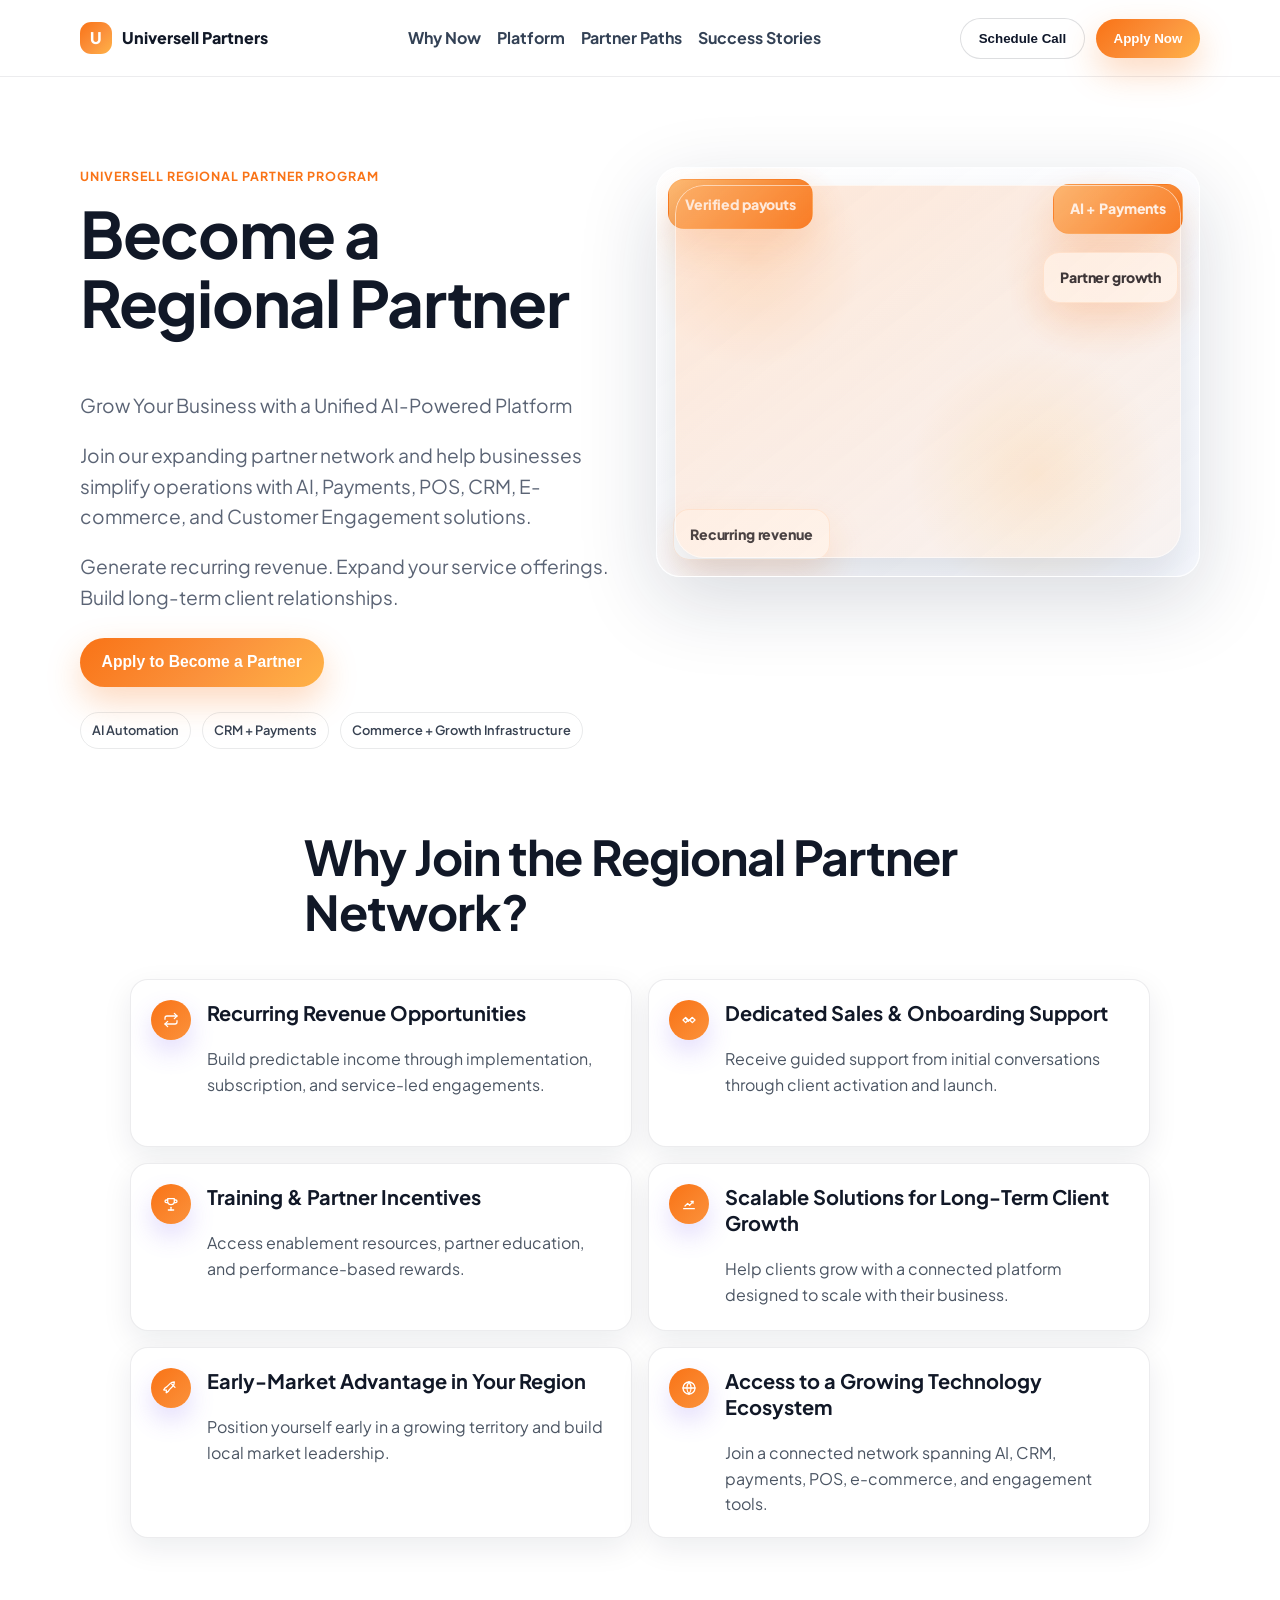
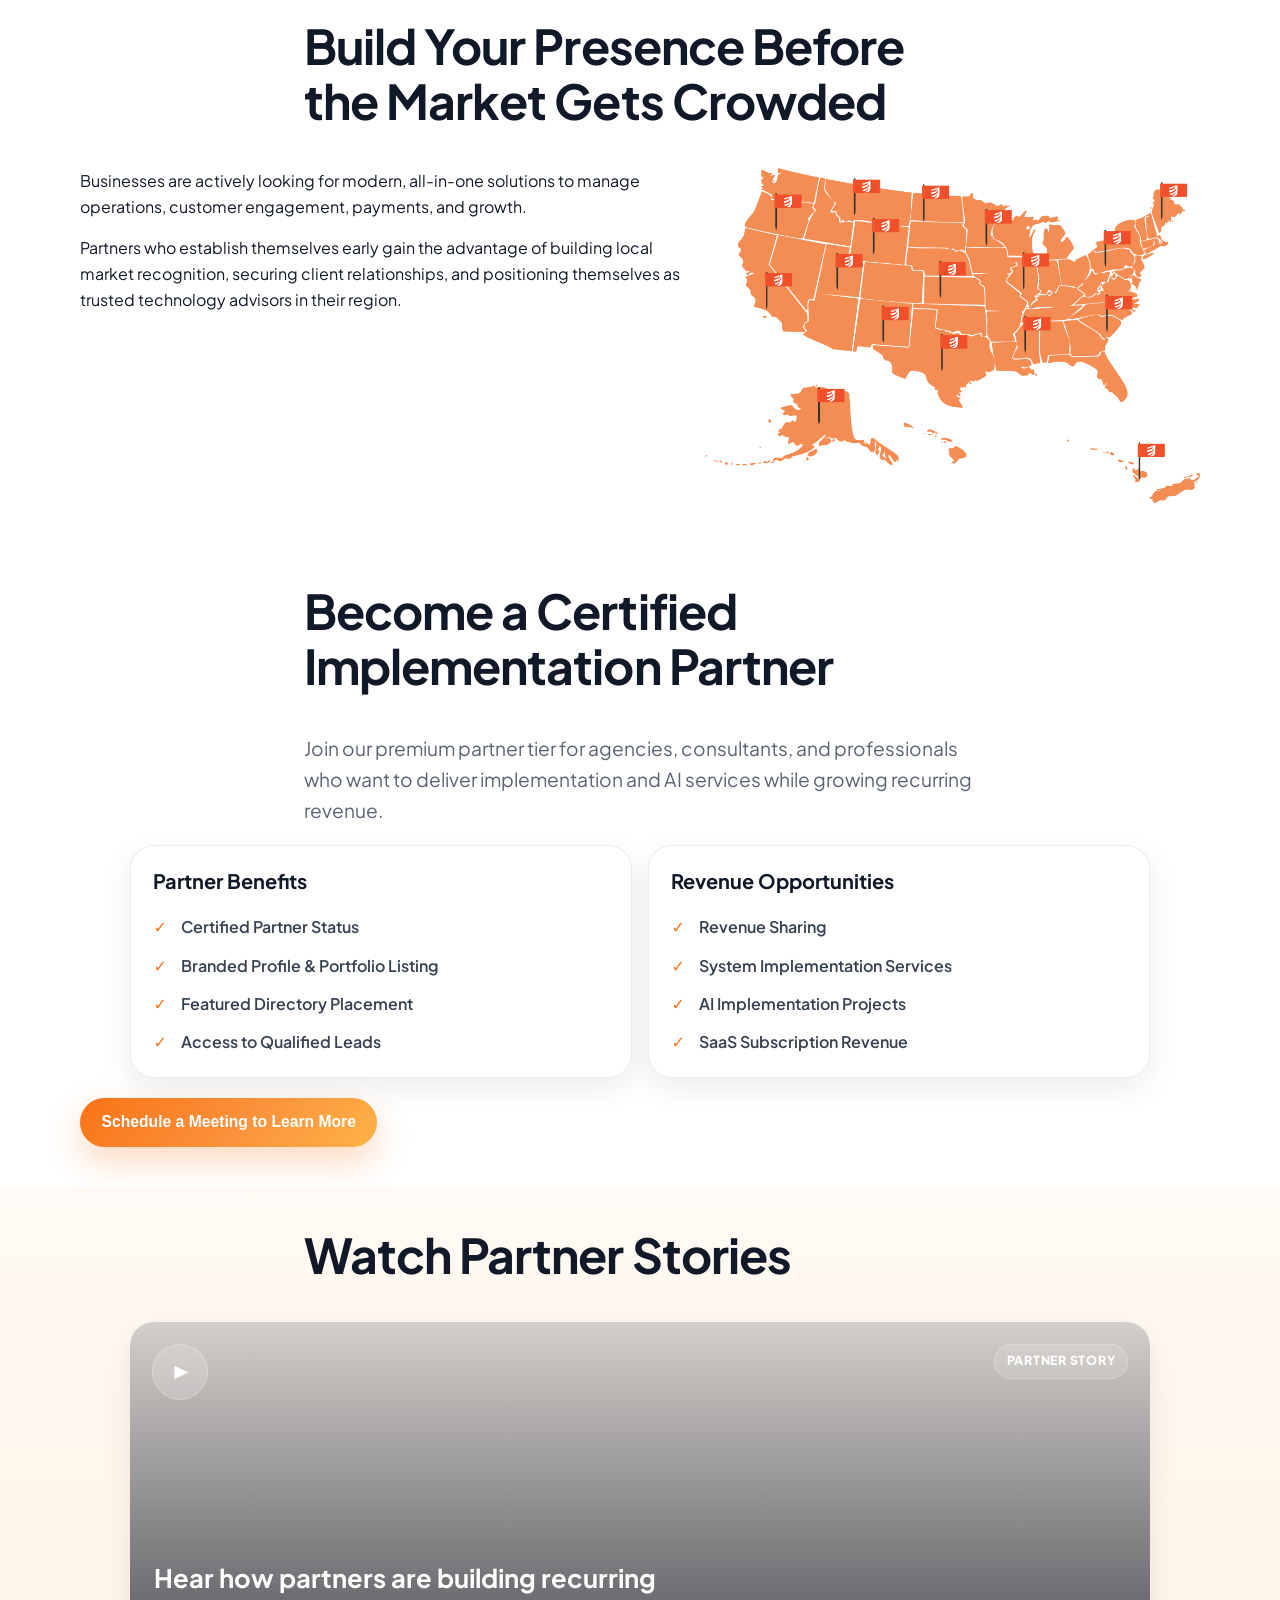
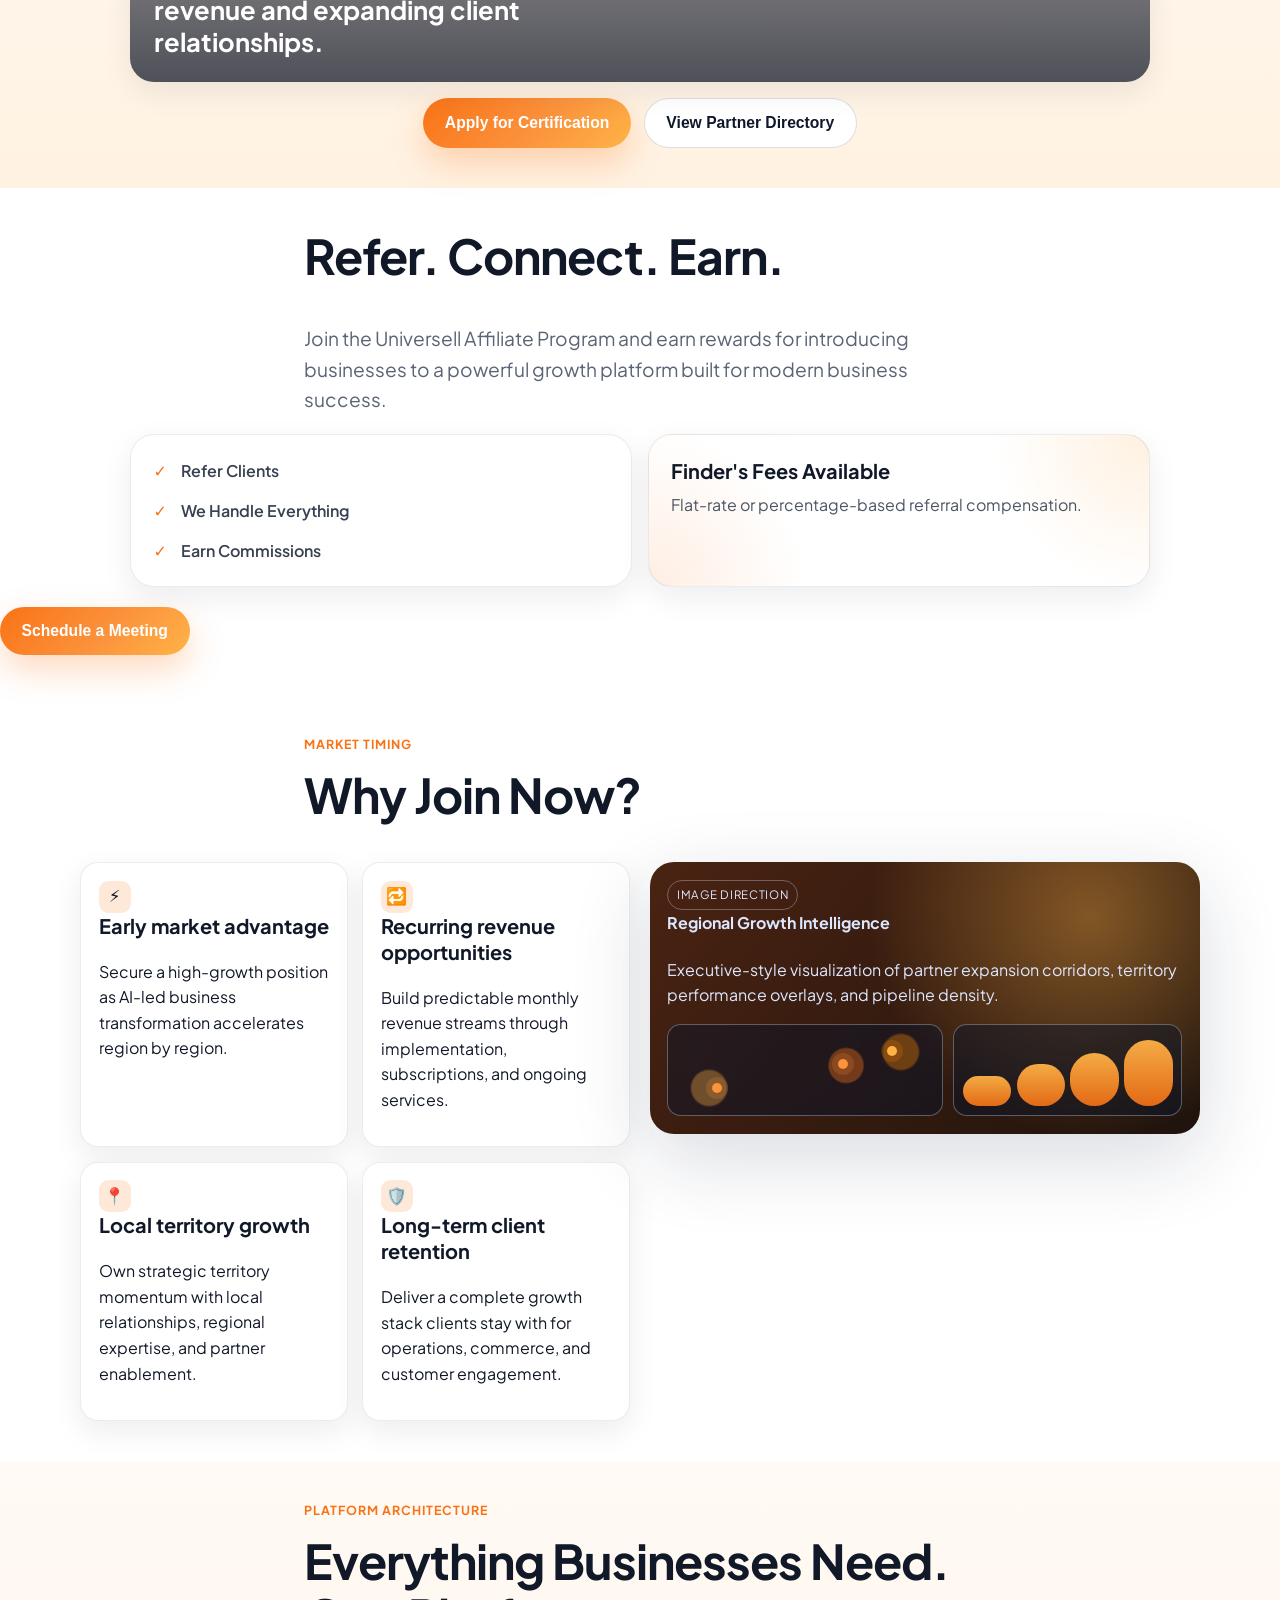
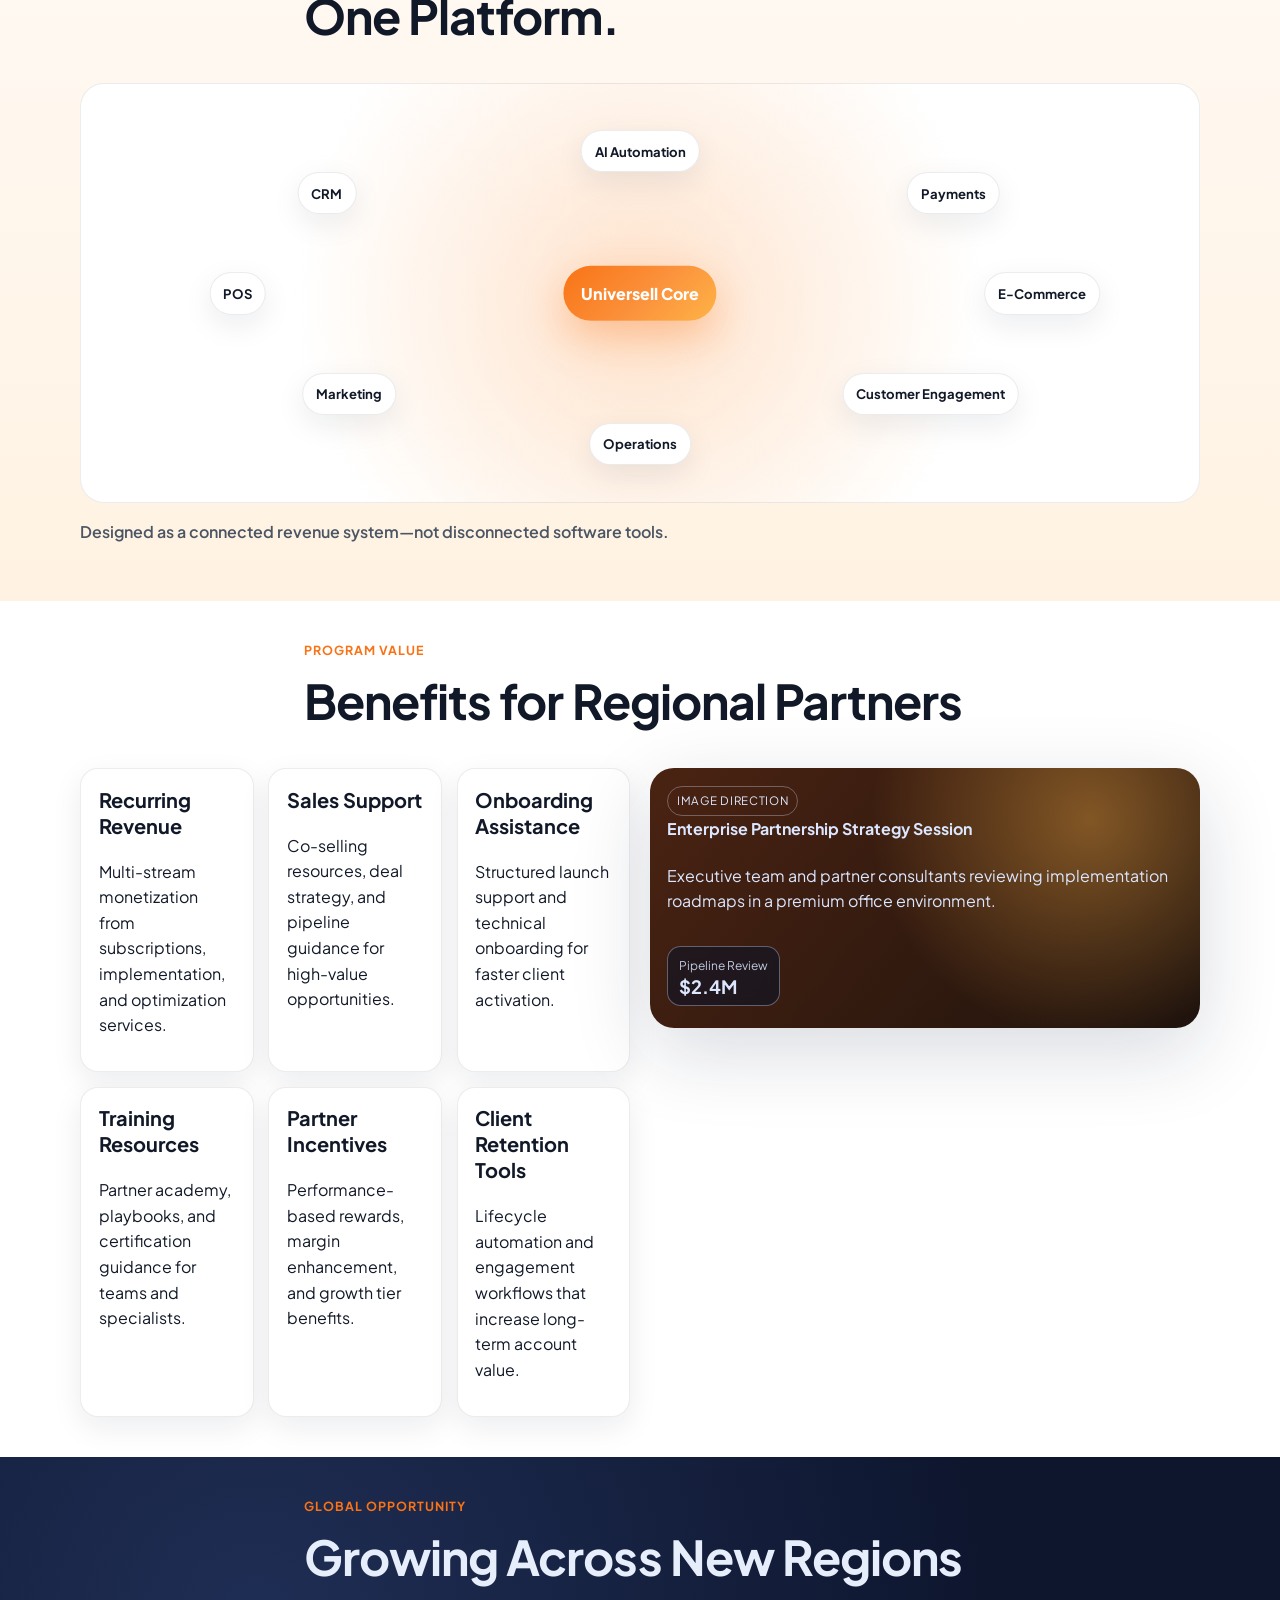
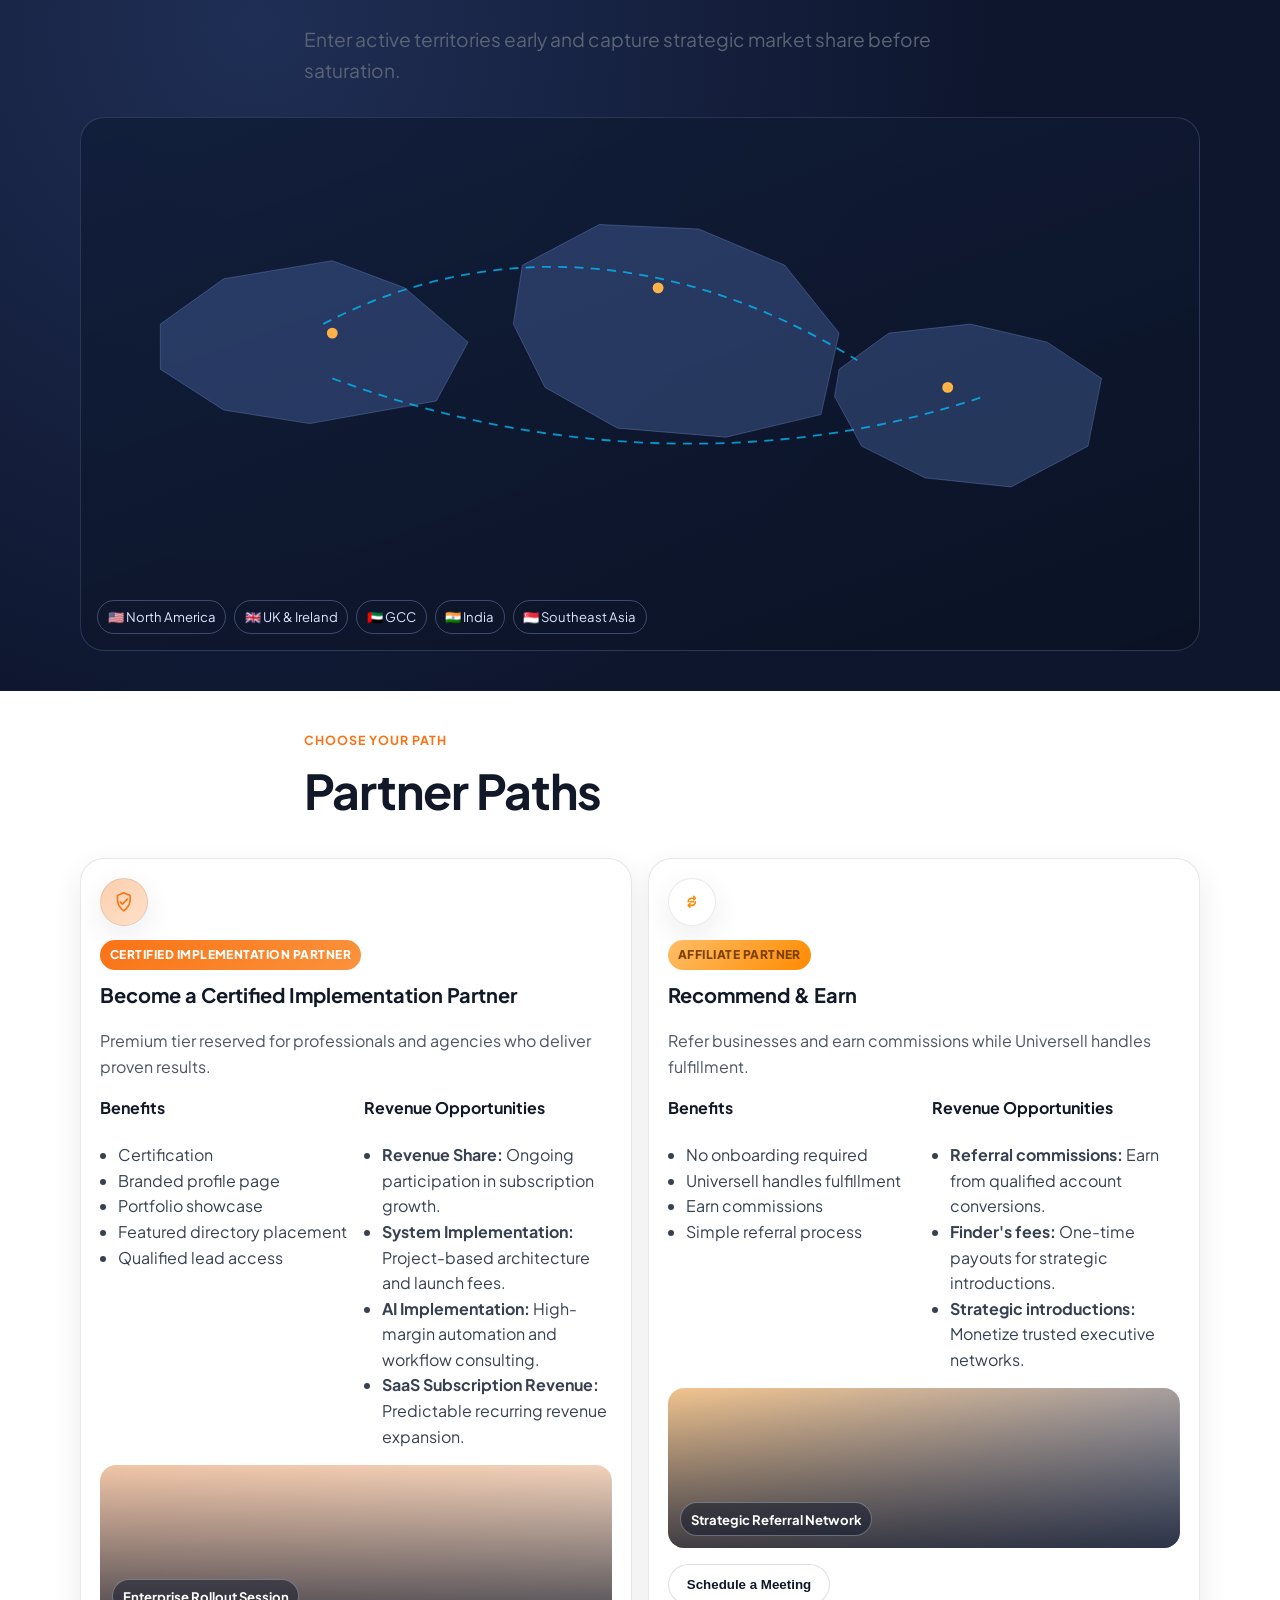
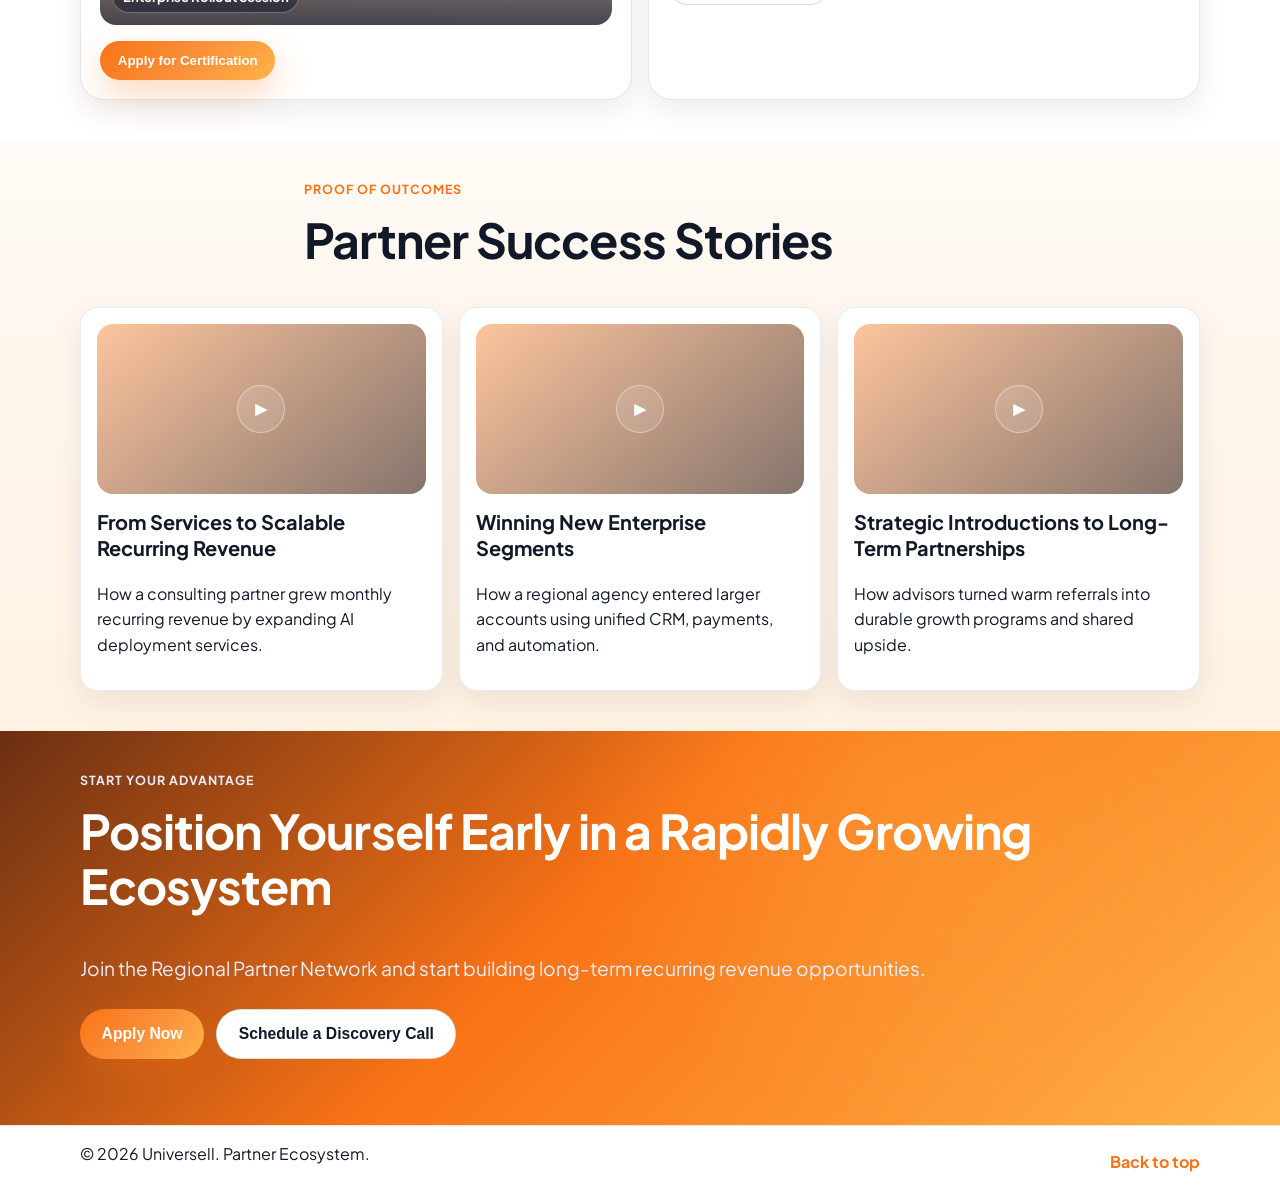
==== index.html @ 24c88f03 "Initial commit - Universell Partner Landing Page" ====
<!DOCTYPE html>
<html lang="en">
  <head>
    <meta charset="UTF-8" />
    <meta name="viewport" content="width=device-width, initial-scale=1.0" />
    <title>Universell Partner Program</title>
    <meta
      name="description"
      content="Join Universell's Regional Partner Network and build recurring revenue through AI-powered growth technology."
    />
    <link rel="preconnect" href="https://fonts.googleapis.com" />
    <link rel="preconnect" href="https://fonts.gstatic.com" crossorigin />
    <link
      href="https://fonts.googleapis.com/css2?family=Plus+Jakarta+Sans:wght@400;500;600;700;800&display=swap"
      rel="stylesheet"
    />
    <link rel="stylesheet" href="styles.css" />
  </head>
  <body>
    <a class="skip-link" href="#main">Skip to content</a>

    <header class="site-header" id="top">
      <div class="container nav-wrap">
        <a class="brand" href="#top" aria-label="Universell home">
          <span class="brand-mark" aria-hidden="true">U</span>
          <span>Universell Partners</span>
        </a>
        <nav class="main-nav" aria-label="Primary">
          <a href="#why-now">Why Now</a>
          <a href="#ecosystem">Platform</a>
          <a href="#paths">Partner Paths</a>
          <a href="#stories">Success Stories</a>
        </nav>
        <div class="nav-cta">
          <button class="btn btn-secondary" data-open-modal="discovery">Schedule Call</button>
          <button class="btn btn-primary" data-open-modal="apply">Apply Now</button>
        </div>
      </div>
    </header>

    <main id="main">
      <section class="hero section" id="hero">
        <div class="container hero-grid">
          <div class="hero-copy">
            <p class="eyebrow">Universell Regional Partner Program</p>
            <h1>Become a Regional Partner</h1>
            <p class="lead">
              Grow Your Business with a Unified AI-Powered Platform
            </p>
            <p class="lead">
              Join our expanding partner network and help businesses simplify operations with AI, Payments, POS, CRM, E-commerce, and Customer Engagement solutions.
            </p>
            <p class="lead">
              Generate recurring revenue. Expand your service offerings. Build long-term client relationships.
            </p>
            <div class="hero-actions">
              <button class="btn btn-primary btn-lg" data-open-modal="apply">Apply to Become a Partner</button>
            </div>
            <div class="trust-strip" aria-label="Trust indicators">
              <span>AI Automation</span>
              <span>CRM + Payments</span>
              <span>Commerce + Growth Infrastructure</span>
            </div>
          </div>

          <div class="hero-visual card-glass hero-fintech-shell" role="img" aria-label="Professional partner growth image with payments and orange gradient badges">
            <div class="hero-fintech" aria-hidden="true">
              <div class="hero-pill pill-top-left">Verified payouts</div>
              <div class="hero-pill pill-top-right">AI + Payments</div>
              <div class="hero-pill pill-mid-right">Partner growth</div>
              <div class="hero-pill pill-bottom-left">Recurring revenue</div>
              <div class="hero-image-frame"></div>
            </div>
          </div>
        </div>
      </section>

      <section class="section" id="why-join">
        <div class="container">
          <div class="section-head center">
            <h2>Why Join the Regional Partner Network?</h2>
          </div>
          <div class="vertical-card-list">
            <article class="stack-card">
              <div class="stack-icon" aria-hidden="true">
                <svg viewBox="0 0 24 24" role="presentation" aria-hidden="true">
                  <path d="M17 2l4 4-4 4" />
                  <path d="M3 11V9a3 3 0 0 1 3-3h15" />
                  <path d="M7 22l-4-4 4-4" />
                  <path d="M21 13v2a3 3 0 0 1-3 3H3" />
                </svg>
              </div>
              <div>
                <h3>Recurring Revenue Opportunities</h3>
                <p>Build predictable income through implementation, subscription, and service-led engagements.</p>
              </div>
            </article>
            <article class="stack-card">
              <div class="stack-icon" aria-hidden="true">
                <svg viewBox="0 0 24 24" role="presentation" aria-hidden="true">
                  <path d="M8 11l3 3 5-5" />
                  <path d="M3 12l4-4 4 4-4 4-4-4z" />
                  <path d="M13 12l4-4 4 4-4 4-4-4z" />
                </svg>
              </div>
              <div>
                <h3>Dedicated Sales &amp; Onboarding Support</h3>
                <p>Receive guided support from initial conversations through client activation and launch.</p>
              </div>
            </article>
            <article class="stack-card">
              <div class="stack-icon" aria-hidden="true">
                <svg viewBox="0 0 24 24" role="presentation" aria-hidden="true">
                  <path d="M8 21h8" />
                  <path d="M12 17v4" />
                  <path d="M7 4h10v4a5 5 0 0 1-10 0V4z" />
                  <path d="M17 6h2a2 2 0 0 1 0 4h-2" />
                  <path d="M7 6H5a2 2 0 0 0 0 4h2" />
                </svg>
              </div>
              <div>
                <h3>Training &amp; Partner Incentives</h3>
                <p>Access enablement resources, partner education, and performance-based rewards.</p>
              </div>
            </article>
            <article class="stack-card">
              <div class="stack-icon" aria-hidden="true">
                <svg viewBox="0 0 24 24" role="presentation" aria-hidden="true">
                  <path d="M4 19h16" />
                  <path d="M6 15l4-4 3 3 5-6" />
                  <path d="M15 8h3v3" />
                </svg>
              </div>
              <div>
                <h3>Scalable Solutions for Long-Term Client Growth</h3>
                <p>Help clients grow with a connected platform designed to scale with their business.</p>
              </div>
            </article>
            <article class="stack-card">
              <div class="stack-icon" aria-hidden="true">
                <svg viewBox="0 0 24 24" role="presentation" aria-hidden="true">
                  <path d="M5 19c2.5-1 4-2.5 5-5l5-5c1.6-1.6 2-4 2-6-2 0-4.4.4-6 2l-5 5c-2.5 1-4 2.5-5 5 1.5.4 2.9.4 4 0z" />
                  <path d="M13 6l5 5" />
                  <path d="M6 18l-1 1" />
                </svg>
              </div>
              <div>
                <h3>Early-Market Advantage in Your Region</h3>
                <p>Position yourself early in a growing territory and build local market leadership.</p>
              </div>
            </article>
            <article class="stack-card">
              <div class="stack-icon" aria-hidden="true">
                <svg viewBox="0 0 24 24" role="presentation" aria-hidden="true">
                  <circle cx="12" cy="12" r="9" />
                  <path d="M3 12h18" />
                  <path d="M12 3a15 15 0 0 1 0 18" />
                  <path d="M12 3a15 15 0 0 0 0 18" />
                </svg>
              </div>
              <div>
                <h3>Access to a Growing Technology Ecosystem</h3>
                <p>Join a connected network spanning AI, CRM, payments, POS, e-commerce, and engagement tools.</p>
              </div>
            </article>
          </div>
        </div>
      </section>

      <section class="section" id="market-presence">
        <div class="container">
          <div class="section-head center">
            <h2>Build Your Presence Before the Market Gets Crowded</h2>
          </div>
          <div class="presence-layout">
            <div class="presence-copy">
              <p>
                Businesses are actively looking for modern, all-in-one solutions to manage operations, customer engagement, payments, and growth.
              </p>
              <p>
                Partners who establish themselves early gain the advantage of building local market recognition, securing client relationships, and positioning themselves as trusted technology advisors in their region.
              </p>
            </div>
            <div class="presence-map">
              <img src="US%20Map.png" alt="US map highlighting regional market opportunity" />
            </div>
          </div>
        </div>
      </section>

      <section class="section" id="certified-partner">
        <div class="container">
          <div class="section-head center">
            <h2>Become a Certified Implementation Partner</h2>
            <p class="lead tight">
              Join our premium partner tier for agencies, consultants, and professionals who want to deliver implementation and AI services while growing recurring revenue.
            </p>
          </div>
          <div class="certified-panel">
            <div class="certified-column">
              <h3>Partner Benefits</h3>
              <ul class="benefit-checklist">
                <li>Certified Partner Status</li>
                <li>Branded Profile &amp; Portfolio Listing</li>
                <li>Featured Directory Placement</li>
                <li>Access to Qualified Leads</li>
              </ul>
            </div>
            <div class="certified-column">
              <h3>Revenue Opportunities</h3>
              <ul class="benefit-checklist">
                <li>Revenue Sharing</li>
                <li>System Implementation Services</li>
                <li>AI Implementation Projects</li>
                <li>SaaS Subscription Revenue</li>
              </ul>
            </div>
          </div>
          <div class="center certified-cta-wrap">
            <button class="btn btn-primary btn-lg" data-open-modal="discovery">Schedule a Meeting to Learn More</button>
          </div>
        </div>
      </section>

      <section class="section section-alt" id="partner-stories">
        <div class="container section-head center">
          <h2>Watch Partner Stories</h2>
        </div>
        <div class="container stories-feature">
          <a class="story-feature-video" href="https://app.heygen.com/videos/avatar-video-f2ec187cc23545b0b8789059e43a1ef8" target="_blank" rel="noreferrer">
            <span class="story-play" aria-hidden="true">▶</span>
            <span class="story-badge">Partner Story</span>
            <strong>Hear how partners are building recurring revenue and expanding client relationships.</strong>
          </a>
          <div class="stories-actions">
            <button class="btn btn-primary btn-lg" data-open-modal="apply">Apply for Certification</button>
            <button class="btn btn-secondary btn-lg">View Partner Directory</button>
          </div>
        </div>
      </section>

      <section class="section" id="affiliate-program">
        <div class="container section-head center">
          <h2>Refer. Connect. Earn.</h2>
          <p class="lead tight">
            Join the Universell Affiliate Program and earn rewards for introducing businesses to a powerful growth platform built for modern business success.
          </p>
        </div>
        <div class="container affiliate-panel">
          <div class="affiliate-column">
            <ul class="benefit-checklist affiliate-checklist">
              <li>Refer Clients</li>
              <li>We Handle Everything</li>
              <li>Earn Commissions</li>
            </ul>
          </div>
          <div class="affiliate-column highlighted">
            <h3>Finder's Fees Available</h3>
            <p>Flat-rate or percentage-based referral compensation.</p>
          </div>
        </div>
        <div class="center certified-cta-wrap">
          <button class="btn btn-primary btn-lg" data-open-modal="discovery">Schedule a Meeting</button>
        </div>
      </section>

      <section class="section" id="why-now">
        <div class="container">
          <div class="section-head">
            <p class="eyebrow">Market Timing</p>
            <h2>Why Join Now?</h2>
          </div>
          <div class="two-col">
            <div class="card-grid four-up">
              <article class="info-card">
                <div class="icon">⚡</div>
                <h3>Early market advantage</h3>
                <p>Secure a high-growth position as AI-led business transformation accelerates region by region.</p>
              </article>
              <article class="info-card">
                <div class="icon">🔁</div>
                <h3>Recurring revenue opportunities</h3>
                <p>Build predictable monthly revenue streams through implementation, subscriptions, and ongoing services.</p>
              </article>
              <article class="info-card">
                <div class="icon">📍</div>
                <h3>Local territory growth</h3>
                <p>Own strategic territory momentum with local relationships, regional expertise, and partner enablement.</p>
              </article>
              <article class="info-card">
                <div class="icon">🛡️</div>
                <h3>Long-term client retention</h3>
                <p>Deliver a complete growth stack clients stay with for operations, commerce, and customer engagement.</p>
              </article>
            </div>
            <aside class="image-panel growth" role="img" aria-label="Regional growth visualization with expanding territories">
              <div class="panel-label">Image Direction</div>
              <h4>Regional Growth Intelligence</h4>
              <p>
                Executive-style visualization of partner expansion corridors, territory performance overlays, and pipeline density.
              </p>
              <div class="visual-stack" aria-hidden="true">
                <div class="mini-map">
                  <span class="dot d1"></span>
                  <span class="dot d2"></span>
                  <span class="dot d3"></span>
                </div>
                <div class="mini-bars">
                  <span style="--h: 42%"></span>
                  <span style="--h: 58%"></span>
                  <span style="--h: 74%"></span>
                  <span style="--h: 92%"></span>
                </div>
              </div>
            </aside>
          </div>
        </div>
      </section>

      <section class="section section-alt" id="ecosystem">
        <div class="container">
          <div class="section-head center">
            <p class="eyebrow">Platform Architecture</p>
            <h2>Everything Businesses Need. One Platform.</h2>
          </div>
          <div class="ecosystem-diagram" role="img" aria-label="Interactive ecosystem diagram with platform modules">
            <div class="hub">Universell Core</div>
            <div class="orbit o1">AI Automation</div>
            <div class="orbit o2">CRM</div>
            <div class="orbit o3">Payments</div>
            <div class="orbit o4">POS</div>
            <div class="orbit o5">E-Commerce</div>
            <div class="orbit o6">Marketing</div>
            <div class="orbit o7">Customer Engagement</div>
            <div class="orbit o8">Operations</div>
          </div>
          <p class="center note">Designed as a connected revenue system—not disconnected software tools.</p>
        </div>
      </section>

      <section class="section" id="benefits">
        <div class="container">
          <div class="section-head">
            <p class="eyebrow">Program Value</p>
            <h2>Benefits for Regional Partners</h2>
          </div>
          <div class="benefits-layout">
            <div class="card-grid three-up">
              <article class="info-card"><h3>Recurring Revenue</h3><p>Multi-stream monetization from subscriptions, implementation, and optimization services.</p></article>
              <article class="info-card"><h3>Sales Support</h3><p>Co-selling resources, deal strategy, and pipeline guidance for high-value opportunities.</p></article>
              <article class="info-card"><h3>Onboarding Assistance</h3><p>Structured launch support and technical onboarding for faster client activation.</p></article>
              <article class="info-card"><h3>Training Resources</h3><p>Partner academy, playbooks, and certification guidance for teams and specialists.</p></article>
              <article class="info-card"><h3>Partner Incentives</h3><p>Performance-based rewards, margin enhancement, and growth tier benefits.</p></article>
              <article class="info-card"><h3>Client Retention Tools</h3><p>Lifecycle automation and engagement workflows that increase long-term account value.</p></article>
            </div>
            <aside class="image-panel meeting" role="img" aria-label="Professional enterprise partnership meeting image concept">
              <div class="panel-label">Image Direction</div>
              <h4>Enterprise Partnership Strategy Session</h4>
              <p>Executive team and partner consultants reviewing implementation roadmaps in a premium office environment.</p>
              <div class="photo-overlay" aria-hidden="true">
                <span>Pipeline Review</span>
                <strong>$2.4M</strong>
              </div>
            </aside>
          </div>
        </div>
      </section>

      <section class="section section-dark" id="expansion">
        <div class="container">
          <div class="section-head center">
            <p class="eyebrow">Global Opportunity</p>
            <h2>Growing Across New Regions</h2>
            <p class="lead tight">Enter active territories early and capture strategic market share before saturation.</p>
          </div>
          <div class="world-map" role="img" aria-label="Dark themed global expansion map with active territories and animated connections">
            <svg viewBox="0 0 1200 500" aria-hidden="true">
              <path class="continent" d="M70 210l70-50 120-20 80 30 70 60-35 65-140 25-95-15-70-45z" />
              <path class="continent" d="M470 145l85-45 110 5 95 40 60 75-20 90-105 25-120-10-80-45-35-70z" />
              <path class="continent" d="M820 260l55-40 90-10 85 20 60 40-15 75-85 45-95-10-70-35-30-55z" />
              <path class="route" d="M250 210 C420 120 630 120 840 250" />
              <path class="route" d="M260 270 C500 360 760 365 980 290" />
              <circle class="pulse" cx="260" cy="220" r="6" />
              <circle class="pulse" cx="620" cy="170" r="6" />
              <circle class="pulse" cx="940" cy="280" r="6" />
            </svg>
            <div class="territories">
              <span>🇺🇸 North America</span>
              <span>🇬🇧 UK & Ireland</span>
              <span>🇦🇪 GCC</span>
              <span>🇮🇳 India</span>
              <span>🇸🇬 Southeast Asia</span>
            </div>
          </div>
        </div>
      </section>

      <section class="section" id="paths">
        <div class="container">
          <div class="section-head center">
            <p class="eyebrow">Choose Your Path</p>
            <h2>Partner Paths</h2>
          </div>
          <div class="path-grid">
            <article class="path-card certified">
              <header>
                <div class="path-icon implementation" aria-hidden="true">
                  <svg viewBox="0 0 24 24" role="presentation" aria-hidden="true">
                    <path d="M12 2l7 3v5c0 5-3.5 9.4-7 12-3.5-2.6-7-7-7-12V5l7-3z" />
                    <path d="M8 12.2l2.4 2.4L16 9" />
                  </svg>
                </div>
                <p class="tag">Certified Implementation Partner</p>
                <h3>Become a Certified Implementation Partner</h3>
                <p>Premium tier reserved for professionals and agencies who deliver proven results.</p>
              </header>
              <div class="split">
                <div>
                  <h4>Benefits</h4>
                  <ul>
                    <li>Certification</li>
                    <li>Branded profile page</li>
                    <li>Portfolio showcase</li>
                    <li>Featured directory placement</li>
                    <li>Qualified lead access</li>
                  </ul>
                </div>
                <div>
                  <h4>Revenue Opportunities</h4>
                  <ul>
                    <li><strong>Revenue Share:</strong> Ongoing participation in subscription growth.</li>
                    <li><strong>System Implementation:</strong> Project-based architecture and launch fees.</li>
                    <li><strong>AI Implementation:</strong> High-margin automation and workflow consulting.</li>
                    <li><strong>SaaS Subscription Revenue:</strong> Predictable recurring revenue expansion.</li>
                  </ul>
                </div>
              </div>
              <div class="path-image implementation" role="img" aria-label="Professional consultants implementing enterprise technology">
                <span>Enterprise Rollout Session</span>
              </div>
              <button class="btn btn-primary" data-open-modal="apply">Apply for Certification</button>
            </article>

            <article class="path-card affiliate">
              <header>
                <div class="path-icon affiliate" aria-hidden="true">
                  <svg viewBox="0 0 24 24" role="presentation" aria-hidden="true">
                    <path d="M8 12a4 4 0 0 1 4-4h3" />
                    <path d="M16 8l-2-2m2 2-2 2" />
                    <path d="M16 12a4 4 0 0 1-4 4H9" />
                    <path d="M8 16l2 2m-2-2 2-2" />
                    <path d="M10 12h4" />
                  </svg>
                </div>
                <p class="tag">Affiliate Partner</p>
                <h3>Recommend &amp; Earn</h3>
                <p>Refer businesses and earn commissions while Universell handles fulfillment.</p>
              </header>
              <div class="split">
                <div>
                  <h4>Benefits</h4>
                  <ul>
                    <li>No onboarding required</li>
                    <li>Universell handles fulfillment</li>
                    <li>Earn commissions</li>
                    <li>Simple referral process</li>
                  </ul>
                </div>
                <div>
                  <h4>Revenue Opportunities</h4>
                  <ul>
                    <li><strong>Referral commissions:</strong> Earn from qualified account conversions.</li>
                    <li><strong>Finder's fees:</strong> One-time payouts for strategic introductions.</li>
                    <li><strong>Strategic introductions:</strong> Monetize trusted executive networks.</li>
                  </ul>
                </div>
              </div>
              <div class="path-image affiliate-photo" role="img" aria-label="Professionals making strategic partnership introductions">
                <span>Strategic Referral Network</span>
              </div>
              <button class="btn btn-secondary" data-open-modal="discovery">Schedule a Meeting</button>
            </article>
          </div>
        </div>
      </section>

      <section class="section section-alt" id="stories">
        <div class="container">
          <div class="section-head">
            <p class="eyebrow">Proof of Outcomes</p>
            <h2>Partner Success Stories</h2>
          </div>
          <div class="video-grid">
            <article class="video-card">
              <div class="thumb t1" role="img" aria-label="Video testimonial preview about revenue growth"><span>▶</span></div>
              <h3>From Services to Scalable Recurring Revenue</h3>
              <p>How a consulting partner grew monthly recurring revenue by expanding AI deployment services.</p>
            </article>
            <article class="video-card">
              <div class="thumb t2" role="img" aria-label="Video testimonial preview about business expansion"><span>▶</span></div>
              <h3>Winning New Enterprise Segments</h3>
              <p>How a regional agency entered larger accounts using unified CRM, payments, and automation.</p>
            </article>
            <article class="video-card">
              <div class="thumb t3" role="img" aria-label="Video testimonial preview about partnership opportunities"><span>▶</span></div>
              <h3>Strategic Introductions to Long-Term Partnerships</h3>
              <p>How advisors turned warm referrals into durable growth programs and shared upside.</p>
            </article>
          </div>
        </div>
      </section>

      <section class="section final-cta" id="final-cta">
        <div class="container">
          <p class="eyebrow">Start Your Advantage</p>
          <h2>Position Yourself Early in a Rapidly Growing Ecosystem</h2>
          <p class="lead">Join the Regional Partner Network and start building long-term recurring revenue opportunities.</p>
          <div class="hero-actions center">
            <button class="btn btn-primary btn-lg" data-open-modal="apply">Apply Now</button>
            <button class="btn btn-secondary btn-lg" data-open-modal="discovery">Schedule a Discovery Call</button>
          </div>
        </div>
      </section>
    </main>

    <footer class="site-footer">
      <div class="container footer-wrap">
        <p>© 2026 Universell. Partner Ecosystem.</p>
        <a href="#top">Back to top</a>
      </div>
    </footer>

    <div class="modal" id="apply-modal" aria-hidden="true" role="dialog" aria-label="Apply to partner form">
      <div class="modal-panel">
        <button class="modal-close" data-close-modal aria-label="Close">×</button>
        <h3>Apply to Become a Partner</h3>
        <form class="modal-form">
          <label>Full Name <input type="text" required /></label>
          <label>Business Email <input type="email" required /></label>
          <label>Company Name <input type="text" required /></label>
          <label>Partner Type
            <select required>
              <option value="">Select type</option>
              <option>Reseller</option>
              <option>Agency</option>
              <option>Consultant</option>
              <option>Technology Advisor</option>
              <option>Business Service Provider</option>
            </select>
          </label>
          <label>Primary Region <input type="text" required /></label>
          <button class="btn btn-primary" type="submit">Submit Application</button>
        </form>
      </div>
    </div>

    <div class="modal" id="discovery-modal" aria-hidden="true" role="dialog" aria-label="Schedule discovery call form">
      <div class="modal-panel">
        <button class="modal-close" data-close-modal aria-label="Close">×</button>
        <h3>Schedule a Discovery Call</h3>
        <form class="modal-form">
          <label>Full Name <input type="text" required /></label>
          <label>Work Email <input type="email" required /></label>
          <label>Company <input type="text" required /></label>
          <label>Preferred Date <input type="date" required /></label>
          <button class="btn btn-secondary" type="submit">Request Meeting</button>
        </form>
      </div>
    </div>

    <script src="script.js"></script>
  </body>
</html>
---- styles.css ----
:root {
  --primary: #f97316;
  --secondary: #ffb347;
  --accent: #fb923c;
  --dark: #0f172a;
  --dark-soft: #161f38;
  --light: #f8fafc;
  --text: #111827;
  --muted: #5b6475;
  --radius: 18px;
  --radius-lg: 24px;
  --shadow-sm: 0 10px 30px rgba(18, 27, 50, 0.08);
  --shadow-md: 0 24px 80px rgba(20, 33, 62, 0.16);
  --gradient-main: linear-gradient(135deg, #f97316 0%, #fb923c 55%, #ffb347 100%);
}

* {
  box-sizing: border-box;
}

html {
  scroll-behavior: smooth;
}

body {
  margin: 0;
  font-family: "Plus Jakarta Sans", system-ui, -apple-system, Segoe UI, Roboto, sans-serif;
  color: var(--text);
  background: #ffffff;
  line-height: 1.6;
}

img,
svg {
  max-width: 100%;
  display: block;
}

.skip-link {
  position: absolute;
  top: -100px;
  left: 1rem;
  background: var(--dark);
  color: #fff;
  padding: 0.5rem 0.75rem;
  border-radius: 0.5rem;
}

.skip-link:focus {
  top: 1rem;
}

.container {
  width: min(1120px, 92vw);
  margin-inline: auto;
}

.section {
  padding: 2.5rem 0;
}

.section-alt {
  background: linear-gradient(180deg, #fffaf5 0%, #fff2e2 100%);
}

.section-dark {
  color: #e6eefb;
  background: radial-gradient(circle at 20% 20%, #1f2e55 0%, #0e162e 60%);
}

.eyebrow {
  text-transform: uppercase;
  letter-spacing: 0.08em;
  color: var(--primary);
  font-size: 0.78rem;
  font-weight: 700;
  margin: 0 0 0.75rem;
}

h1,
h2,
h3,
h4,
p {
  margin-top: 0;
}

h1 {
  font-size: clamp(2.65rem, 5vw, 4.25rem);
  line-height: 1.08;
  letter-spacing: -0.02em;
}

h2 {
  font-size: clamp(2rem, 4.3vw, 3rem);
  line-height: 1.15;
  letter-spacing: -0.02em;
}

h3 {
  font-size: 1.25rem;
  line-height: 1.3;
}

.lead {
  font-size: clamp(1rem, 1.75vw, 1.2rem);
  color: var(--muted);
  max-width: 65ch;
}

.lead.tight {
  max-width: 58ch;
  margin-inline: auto;
}
.section-head {
  max-width: 56ch;
  margin-inline: auto;
}

.site-header {
  position: sticky;
  top: 0;
  z-index: 30;
  backdrop-filter: blur(16px);
  background: rgba(255, 255, 255, 0.88);
  border-bottom: 1px solid rgba(17, 24, 39, 0.08);
}

.nav-wrap {
  min-height: 76px;
  display: flex;
  align-items: center;
  justify-content: space-between;
  gap: 1rem;
}

.brand {
  display: inline-flex;
  align-items: center;
  gap: 0.65rem;
  color: inherit;
  text-decoration: none;
  font-weight: 800;
}

.brand-mark {
  width: 2rem;
  aspect-ratio: 1;
  display: grid;
  place-items: center;
  border-radius: 0.7rem;
  color: #fff;
  background: var(--gradient-main);
}

.main-nav {
  display: none;
  align-items: center;
  gap: 1rem;
}

.main-nav a {
  color: #334155;
  text-decoration: none;
  font-weight: 700;
}

.nav-cta {
  display: flex;
  align-items: center;
  gap: 0.7rem;
}

.btn {
  appearance: none;
  border: 0;
  border-radius: 999px;
  padding: 0.75rem 1.1rem;
  font-weight: 800;
  cursor: pointer;
  transition: transform 0.2s ease, box-shadow 0.2s ease, opacity 0.2s ease;
}

.btn:hover {
  transform: translateY(-2px);
}

.btn-primary {
  color: #fff;
  background: var(--gradient-main);
  box-shadow: 0 14px 34px rgba(249, 115, 22, 0.28);
}

.btn-secondary {
  color: var(--dark);
  background: #fff;
  border: 1px solid rgba(17, 24, 39, 0.14);
}

.hero-fintech-shell {
  background: linear-gradient(180deg, #fffaf5 0%, #ffffff 100%);
  box-shadow: var(--shadow-md);
}

.hero-fintech-shell::after {
  content: "";
  position: absolute;
  inset: 0;
  background:
    radial-gradient(circle at 18% 22%, rgba(251, 146, 60, 0.16), transparent 20%),
    radial-gradient(circle at 82% 24%, rgba(249, 115, 22, 0.14), transparent 18%),
    radial-gradient(circle at 70% 75%, rgba(255, 179, 71, 0.18), transparent 26%);
}

.hero-fintech {
  position: absolute;
  inset: 0;
  z-index: 1;
}

.hero-image-frame {
  position: absolute;
  inset: 1.1rem;
  border-radius: 1.8rem;
  overflow: hidden;
  background:
    linear-gradient(140deg, rgba(249, 115, 22, 0.18), rgba(251, 146, 60, 0.08)),
    url("Hero%20image.jpg") center/cover no-repeat;
  box-shadow: inset 0 0 0 1px rgba(255, 255, 255, 0.55), 0 22px 44px rgba(15, 23, 42, 0.12);
}

.hero-image-frame::after {
  content: "";
  position: absolute;
  inset: 0;
  background: linear-gradient(180deg, rgba(255,255,255,0.06), rgba(255,255,255,0.14));
}

.hero-pill {
  position: absolute;
  padding: 0.8rem 1rem;
  border-radius: 1rem;
  font-size: 0.88rem;
  font-weight: 800;
  letter-spacing: -0.01em;
  color: #111827;
  background: rgba(255, 255, 255, 0.94);
  box-shadow: 0 16px 36px rgba(249, 115, 22, 0.16);
  border: 1px solid rgba(249, 115, 22, 0.12);
}

.pill-top-left,
.pill-top-right {
  color: #fff;
  background: linear-gradient(135deg, #fdba74, #f97316);
}

.pill-top-left { top: 0.7rem; left: 0.7rem; }
.pill-top-right { top: 1rem; right: 1rem; }
.pill-mid-right { top: 5.3rem; right: 1.3rem; }
.pill-bottom-left { left: 1rem; bottom: 1rem; }

@media (max-width: 720px) {
  .hero-visual {
    min-height: 430px;
    padding: 1rem;
  }

  .hero-image-frame {
    inset: 0.8rem;
    border-radius: 1.35rem;
  }

  .hero-pill {
    padding: 0.7rem 0.85rem;
    font-size: 0.82rem;
  }

  .pill-top-left,
  .pill-top-right { top: 0.5rem; }
  .pill-mid-right { top: 4.3rem; right: 0.8rem; }
  .pill-bottom-left { left: 0.6rem; bottom: 0.8rem; }
}

.btn-lg {
  font-size: 0.98rem;
  padding: 0.95rem 1.35rem;
}

.hero {
  padding-top: 5.6rem;
}

.hero-grid {
  display: grid;
  gap: 2rem;
}

.hero-actions {
  display: flex;
  flex-wrap: wrap;
  gap: 0.75rem;
  margin-block: 1.6rem;
}

.trust-strip {
  display: flex;
  flex-wrap: wrap;
  gap: 0.65rem;
}

.trust-strip span {
  font-size: 0.8rem;
  font-weight: 600;
  color: #374151;
  padding: 0.45rem 0.7rem;
  border-radius: 999px;
  border: 1px solid rgba(17, 24, 39, 0.09);
}

.card-glass {
  background: linear-gradient(145deg, rgba(255, 255, 255, 0.9), rgba(245, 248, 255, 0.84));
  border: 1px solid rgba(255, 255, 255, 0.7);
  border-radius: var(--radius-lg);
  box-shadow: var(--shadow-md);
}

.hero-visual {
  position: relative;
  min-height: 410px;
  padding: 1rem;
  overflow: hidden;
}

.hero-photo {
  min-height: 470px;
  background-image:
    linear-gradient(120deg, rgba(11, 18, 33, 0.76) 0%, rgba(11, 18, 33, 0.32) 42%, rgba(11, 18, 33, 0.12) 100%),
    url("https://images.unsplash.com/photo-1522202176988-66273c2fd55f?auto=format&fit=crop&w=1600&q=80");
  background-size: cover;
  background-position: center;
  box-shadow: var(--shadow-md);
}

.hero-photo-overlay {
  position: absolute;
  inset: 0;
  background:
    radial-gradient(circle at 30% 25%, rgba(249, 115, 22, 0.24), transparent 24%),
    radial-gradient(circle at 75% 65%, rgba(251, 146, 60, 0.22), transparent 28%),
    linear-gradient(180deg, rgba(11, 18, 33, 0.14), rgba(11, 18, 33, 0.36));
}

.hero-chip,
.hero-copy-card,
.hero-stat {
  position: absolute;
  z-index: 2;
  backdrop-filter: blur(14px);
  border: 1px solid rgba(255, 255, 255, 0.22);
  box-shadow: 0 16px 40px rgba(6, 12, 26, 0.22);
}

.hero-chip {
  padding: 0.45rem 0.75rem;
  border-radius: 999px;
  background: rgba(255, 255, 255, 0.86);
  color: #1f2937;
  font-size: 0.78rem;
  font-weight: 800;
}

.chip-top-left { top: 1.2rem; left: 1.2rem; }
.chip-top-right { top: 1.2rem; right: 1.2rem; }

.hero-copy-card {
  left: 1.2rem;
  bottom: 1.2rem;
  max-width: 280px;
  border-radius: 1.1rem;
  padding: 1rem;
  background: rgba(12, 18, 32, 0.62);
  color: #fff;
}

.mini-label {
  display: inline-block;
  margin-bottom: 0.45rem;
  color: #bcd3ff;
  font-size: 0.74rem;
  font-weight: 800;
  text-transform: uppercase;
  letter-spacing: 0.08em;
}

.hero-copy-card strong {
  display: block;
  font-size: 1rem;
  line-height: 1.35;
}

.hero-stat {
  min-width: 120px;
  padding: 0.75rem 0.85rem;
  border-radius: 1rem;
  background: rgba(15, 23, 42, 0.82);
  color: #fff;
}

.hero-stat strong {
  display: block;
  font-size: 1.2rem;
  line-height: 1;
}

.hero-stat span {
  display: block;
  margin-top: 0.25rem;
  font-size: 0.76rem;
  opacity: 0.88;
}

.hero-stat-a { right: 1.2rem; top: 42%; }
.hero-stat-b { right: 1.2rem; bottom: 1.2rem; }
.hero-stat-c { right: 9rem; bottom: 1.2rem; }

.two-col,
.benefits-layout {
  display: grid;
  gap: 1.2rem;
}

.vertical-card-list {
  display: grid;
  gap: 1rem;
  grid-template-columns: repeat(2, minmax(0, 1fr));
  max-width: 1020px;
  margin: 0 auto;
}

.stack-card {
  display: grid;
  grid-template-columns: auto 1fr;
  gap: 1rem;
  align-items: start;
  min-height: 168px;
  padding: 1.25rem 1.25rem;
  border-radius: var(--radius);
  border: 1px solid rgba(17, 24, 39, 0.08);
  background: #fff;
  box-shadow: var(--shadow-sm);
}

.stack-icon {
  width: 2.5rem;
  aspect-ratio: 1;
  display: grid;
  place-items: center;
  border-radius: 999px;
  color: #fff;
  font-weight: 900;
  background: linear-gradient(135deg, var(--primary), var(--accent));
  box-shadow: 0 12px 26px rgba(108, 76, 241, 0.2);
  font-size: 1.1rem;
  line-height: 1;
}

.stack-icon svg {
  width: 1rem;
  height: 1rem;
  fill: none;
  stroke: #fff;
  stroke-width: 1.9;
  stroke-linecap: round;
  stroke-linejoin: round;
}

.stack-card p {
  margin-bottom: 0;
  color: #4b5563;
}

.presence-layout {
  display: grid;
  gap: 1.2rem;
  align-items: center;
}

.presence-copy,
.presence-map {
  min-height: 100%;
  padding: 0;
  border: 0;
  border-radius: 0;
  box-shadow: none;
}

.presence-copy {
  background: transparent;
}

.presence-copy p:last-child {
  margin-bottom: 0;
}

.presence-map {
  background: transparent;
  display: grid;
  place-items: center;
}

.presence-map img {
  width: 100%;
  height: auto;
  display: block;
  border-radius: 18px;
}

.certified-panel {
  display: grid;
  gap: 1rem;
  max-width: 1020px;
  margin: 0 auto;
}

.certified-column {
  padding: 1.4rem;
  border-radius: var(--radius-lg);
  border: 1px solid rgba(17, 24, 39, 0.08);
  background: #fff;
  box-shadow: var(--shadow-sm);
}

.benefit-checklist {
  list-style: none;
  margin: 0;
  padding: 0;
  display: grid;
  gap: 0.8rem;
}

.benefit-checklist li {
  padding-left: 1.75rem;
  position: relative;
  color: #374151;
  font-weight: 600;
}

.benefit-checklist li::before {
  content: "✓";
  position: absolute;
  left: 0;
  top: 0;
  color: var(--primary);
  font-weight: 900;
}

.certified-cta-wrap {
  margin-top: 1.25rem;
}

.stories-feature {
  display: grid;
  gap: 1rem;
  max-width: 1020px;
  margin: 0 auto;
}

.story-feature-video {
  position: relative;
  min-height: 360px;
  border-radius: var(--radius-lg);
  padding: 1.5rem;
  color: #fff;
  text-decoration: none;
  display: flex;
  align-items: end;
  background:
    linear-gradient(180deg, rgba(11, 18, 34, 0.18), rgba(11, 18, 34, 0.72)),
    url("https://images.unsplash.com/photo-1516321318423-f06f85e504b3?auto=format&fit=crop&w=1600&q=80") center/cover;
  overflow: hidden;
  box-shadow: var(--shadow-sm);
}

.story-feature-video strong {
  position: relative;
  max-width: 520px;
  font-size: clamp(1.3rem, 2vw, 1.8rem);
  line-height: 1.25;
  z-index: 1;
}

.story-play {
  position: absolute;
  inset: 1.4rem auto auto 1.4rem;
  width: 3.5rem;
  aspect-ratio: 1;
  display: grid;
  place-items: center;
  border-radius: 999px;
  background: rgba(255, 255, 255, 0.18);
  backdrop-filter: blur(12px);
  border: 1px solid rgba(255, 255, 255, 0.28);
  font-size: 1.1rem;
  font-weight: 900;
  z-index: 1;
}

.story-badge {
  position: absolute;
  top: 1.4rem;
  right: 1.4rem;
  z-index: 1;
  padding: 0.4rem 0.7rem;
  border-radius: 999px;
  background: rgba(255, 255, 255, 0.14);
  border: 1px solid rgba(255, 255, 255, 0.22);
  font-size: 0.78rem;
  font-weight: 800;
  text-transform: uppercase;
  letter-spacing: 0.06em;
}

.stories-actions {
  display: flex;
  flex-wrap: wrap;
  justify-content: center;
  gap: 0.8rem;
}

.affiliate-panel {
  display: grid;
  gap: 1rem;
  max-width: 1020px;
  margin: 0 auto;
}

.affiliate-column {
  padding: 1.4rem;
  border-radius: var(--radius-lg);
  border: 1px solid rgba(17, 24, 39, 0.08);
  background: #fff;
  box-shadow: var(--shadow-sm);
}

.affiliate-column.highlighted {
  background:
    radial-gradient(circle at top right, rgba(255, 138, 0, 0.12), transparent 30%),
    radial-gradient(circle at bottom left, rgba(249, 115, 22, 0.12), transparent 30%),
    #fff;
}

.affiliate-column h3 {
  margin-bottom: 0.5rem;
}

.affiliate-column p {
  margin-bottom: 0;
  color: #4b5563;
}

.affiliate-checklist {
  gap: 0.9rem;
}

.card-grid {
  display: grid;
  gap: 0.9rem;
}

.four-up {
  grid-template-columns: 1fr;
}

.three-up {
  grid-template-columns: 1fr;
}

.info-card {
  background: #fff;
  border: 1px solid rgba(17, 24, 39, 0.08);
  border-radius: var(--radius);
  padding: 1.1rem;
  box-shadow: var(--shadow-sm);
}

.info-card .icon {
  width: 2rem;
  aspect-ratio: 1;
  display: grid;
  place-items: center;
  border-radius: 0.6rem;
  font-size: 1.05rem;
  background: linear-gradient(145deg, rgba(249, 115, 22, 0.16), rgba(251, 146, 60, 0.2));
}

.image-panel {
  border-radius: var(--radius-lg);
  padding: 1.1rem;
  color: #dce7ff;
  min-height: 260px;
  position: relative;
  overflow: hidden;
  box-shadow: var(--shadow-md);
}

.image-panel::before {
  content: "";
  position: absolute;
  inset: 0;
  background: radial-gradient(circle at 80% 20%, rgba(255, 179, 71, 0.4), transparent 45%),
              linear-gradient(130deg, #4a2312, #1f130d);
}

.image-panel.growth::after,
.image-panel.meeting::after {
  content: "";
  position: absolute;
  inset: 0;
  opacity: 0.5;
  mix-blend-mode: screen;
  background-size: cover;
  background-position: center;
}

.image-panel.growth::after {
  background-image: url("https://images.unsplash.com/photo-1551281044-8a7e23f7f1a0?auto=format&fit=crop&w=1600&q=80");
}

.image-panel.meeting::after {
  background-image: url("https://images.unsplash.com/photo-1552664730-d307ca884978?auto=format&fit=crop&w=1600&q=80");
}

.image-panel > * {
  position: relative;
}

.image-panel .panel-label {
  display: inline-block;
  font-size: 0.72rem;
  text-transform: uppercase;
  letter-spacing: 0.06em;
  border: 1px solid rgba(220, 231, 255, 0.32);
  border-radius: 999px;
  padding: 0.3rem 0.55rem;
}

.visual-stack {
  margin-top: 1rem;
  display: grid;
  grid-template-columns: 1.2fr 1fr;
  gap: 0.65rem;
}

.mini-map,
.mini-bars {
  border: 1px solid rgba(225, 238, 255, 0.32);
  background: rgba(8, 20, 46, 0.45);
  border-radius: 0.85rem;
  min-height: 92px;
  position: relative;
  backdrop-filter: blur(8px);
}

.mini-map {
  background-image:
    radial-gradient(circle at 15% 70%, rgba(255, 179, 71, 0.35) 0 7%, transparent 8%),
    radial-gradient(circle at 65% 45%, rgba(249, 115, 22, 0.38) 0 9%, transparent 10%),
    radial-gradient(circle at 85% 30%, rgba(255, 138, 0, 0.35) 0 7%, transparent 8%);
}

.dot {
  position: absolute;
  width: 10px;
  aspect-ratio: 1;
  border-radius: 999px;
  background: var(--accent);
  box-shadow: 0 0 0 6px rgba(251, 146, 60, 0.18);
}

.d1 { top: 65%; left: 16%; }
.d2 { top: 38%; left: 62%; }
.d3 { top: 23%; left: 80%; background: var(--secondary); box-shadow: 0 0 0 6px rgba(255, 138, 0, 0.18); }

.mini-bars {
  display: flex;
  align-items: end;
  gap: 0.35rem;
  padding: 0.55rem;
}

.mini-bars span {
  flex: 1;
  height: var(--h);
  border-radius: 999px;
  background: linear-gradient(180deg, rgba(255, 179, 71, 0.95), rgba(249, 115, 22, 0.9));
}

.photo-overlay {
  margin-top: 1rem;
  display: inline-flex;
  flex-direction: column;
  gap: 0.2rem;
  border: 1px solid rgba(214, 226, 255, 0.36);
  background: rgba(8, 19, 40, 0.55);
  border-radius: 0.85rem;
  padding: 0.55rem 0.7rem;
  backdrop-filter: blur(8px);
}

.photo-overlay span {
  font-size: 0.75rem;
  opacity: 0.85;
}

.photo-overlay strong {
  font-size: 1.15rem;
  line-height: 1;
}

.ecosystem-diagram {
  margin-top: 1rem;
  position: relative;
  min-height: 420px;
  border-radius: var(--radius-lg);
  border: 1px solid rgba(17, 24, 39, 0.08);
  background: radial-gradient(circle at 50% 50%, rgba(249, 115, 22, 0.14), #ffffff 58%);
  overflow: hidden;
}

.hub,
.orbit {
  position: absolute;
  transform: translate(-50%, -50%);
  border-radius: 999px;
  text-align: center;
  white-space: nowrap;
}

.hub {
  top: 50%;
  left: 50%;
  background: var(--gradient-main);
  color: #fff;
  font-weight: 800;
  padding: 0.9rem 1.1rem;
  box-shadow: 0 16px 40px rgba(249, 115, 22, 0.35);
}

.orbit {
  padding: 0.6rem 0.8rem;
  background: #fff;
  border: 1px solid rgba(17, 24, 39, 0.08);
  box-shadow: var(--shadow-sm);
  font-size: 0.82rem;
  font-weight: 700;
}

.o1 { top: 16%; left: 50%; }
.o2 { top: 26%; left: 22%; }
.o3 { top: 26%; left: 78%; }
.o4 { top: 50%; left: 14%; }
.o5 { top: 50%; left: 86%; }
.o6 { top: 74%; left: 24%; }
.o7 { top: 74%; left: 76%; }
.o8 { top: 86%; left: 50%; }

.note {
  margin-top: 1rem;
  color: #4b5563;
  font-weight: 600;
}

.world-map {
  margin-top: 2rem;
  border-radius: var(--radius-lg);
  border: 1px solid rgba(163, 182, 223, 0.2);
  background: linear-gradient(160deg, rgba(17, 30, 58, 0.9), rgba(11, 18, 36, 0.96));
  padding: 1rem;
}

.continent {
  fill: rgba(88, 118, 187, 0.35);
  stroke: rgba(136, 168, 240, 0.32);
}

.route {
  fill: none;
  stroke: rgba(0, 194, 255, 0.75);
  stroke-width: 2;
  stroke-dasharray: 10 8;
  animation: dash 10s linear infinite;
}

.pulse {
  fill: var(--secondary);
  animation: pulse 2s ease infinite;
}

@keyframes pulse {
  0%, 100% { r: 5; opacity: 1; }
  50% { r: 8; opacity: 0.5; }
}

.territories {
  margin-top: 0.8rem;
  display: flex;
  flex-wrap: wrap;
  gap: 0.5rem;
}

.territories span {
  border: 1px solid rgba(147, 174, 230, 0.35);
  padding: 0.35rem 0.6rem;
  border-radius: 999px;
  font-size: 0.82rem;
  color: #dce7ff;
}

.path-grid {
  display: grid;
  gap: 1rem;
}

.path-card {
  border-radius: var(--radius-lg);
  padding: 1.2rem;
  border: 1px solid rgba(17, 24, 39, 0.1);
  box-shadow: var(--shadow-sm);
  background: #fff;
}

.path-card header p {
  color: #4b5563;
}

.path-card .tag {
  display: inline-block;
  padding: 0.35rem 0.6rem;
  border-radius: 999px;
  font-size: 0.75rem;
  font-weight: 800;
  text-transform: uppercase;
  letter-spacing: 0.04em;
}

.path-icon {
  width: 3rem;
  aspect-ratio: 1;
  display: grid;
  place-items: center;
  border-radius: 999px;
  margin-bottom: 0.85rem;
  border: 1px solid rgba(17, 24, 39, 0.08);
  background: #fff;
  box-shadow: var(--shadow-sm);
}

.path-icon svg {
  width: 1.35rem;
  height: 1.35rem;
  fill: none;
  stroke: var(--dark);
  stroke-width: 1.8;
  stroke-linecap: round;
  stroke-linejoin: round;
}

.path-icon.implementation svg {
  stroke: #f97316;
}

.path-icon.affiliate svg {
  stroke: #ff8a00;
}

.certified .tag {
  color: #fff;
  background: linear-gradient(135deg, #f97316, #fb923c);
}

.affiliate .tag {
  color: #7b3f00;
  background: linear-gradient(135deg, #ffbe67, #ff8a00);
}

.split {
  display: grid;
  gap: 1rem;
}

.path-card ul {
  margin: 0;
  padding-left: 1.1rem;
  color: #374151;
}

.path-image {
  margin: 1rem 0;
  min-height: 160px;
  border-radius: 1rem;
  background-size: cover;
  background-position: center;
  position: relative;
  display: flex;
  align-items: end;
  padding: 0.75rem;
  overflow: hidden;
}

.path-image::before {
  content: "";
  position: absolute;
  inset: 0;
  background: linear-gradient(180deg, rgba(11, 22, 45, 0.05), rgba(10, 18, 38, 0.75));
}

.path-image span {
  position: relative;
  color: #fff;
  font-size: 0.82rem;
  font-weight: 700;
  border: 1px solid rgba(228, 236, 255, 0.34);
  border-radius: 999px;
  padding: 0.35rem 0.6rem;
  background: rgba(12, 21, 40, 0.5);
}

.implementation {
  background-image: linear-gradient(140deg, rgba(249, 115, 22, 0.35), rgba(251, 146, 60, 0.28)),
    url("https://images.unsplash.com/photo-1521737604893-d14cc237f11d?auto=format&fit=crop&w=1600&q=80");
}

.affiliate-photo {
  background-image: linear-gradient(140deg, rgba(255, 138, 0, 0.42), rgba(29, 40, 78, 0.48)),
    url("https://images.unsplash.com/photo-1556761175-b413da4baf72?auto=format&fit=crop&w=1600&q=80");
}

.video-grid {
  display: grid;
  gap: 1rem;
}

.video-card {
  background: #fff;
  border-radius: var(--radius);
  border: 1px solid rgba(17, 24, 39, 0.08);
  padding: 1rem;
  box-shadow: var(--shadow-sm);
}

.thumb {
  border-radius: 1rem;
  min-height: 170px;
  margin-bottom: 0.9rem;
  background-size: cover;
  background-position: center;
  position: relative;
  display: grid;
  place-items: center;
  overflow: hidden;
}

.thumb::before {
  content: "";
  position: absolute;
  inset: 0;
  background: linear-gradient(140deg, rgba(249, 115, 22, 0.42), rgba(52, 24, 11, 0.6));
}

.thumb.t1 {
  background-image: url("https://images.unsplash.com/photo-1460925895917-afdab827c52f?auto=format&fit=crop&w=1400&q=80");
}

.thumb.t2 {
  background-image: url("https://images.unsplash.com/photo-1553028826-f4804a6dba3b?auto=format&fit=crop&w=1400&q=80");
}

.thumb.t3 {
  background-image: url("https://images.unsplash.com/photo-1552581234-26160f608093?auto=format&fit=crop&w=1400&q=80");
}

.thumb span {
  position: relative;
  width: 3rem;
  aspect-ratio: 1;
  border-radius: 999px;
  display: grid;
  place-items: center;
  color: #fff;
  font-weight: 900;
  border: 1px solid rgba(255, 255, 255, 0.4);
  background: rgba(255, 255, 255, 0.12);
}

.stats-grid {
  display: grid;
  grid-template-columns: repeat(2, minmax(0, 1fr));
  gap: 0.8rem;
}

.stat {
  border-radius: var(--radius);
  border: 1px solid rgba(17, 24, 39, 0.08);
  padding: 1rem;
  box-shadow: var(--shadow-sm);
  background: #fff;
}

.stat strong {
  display: block;
  font-size: clamp(1.9rem, 3vw, 2.4rem);
  line-height: 1.1;
}

.stat span {
  color: #4b5563;
  font-weight: 600;
}

.faq-list {
  display: grid;
  gap: 0.65rem;
}

.faq-item {
  border-radius: var(--radius);
  border: 1px solid rgba(17, 24, 39, 0.1);
  overflow: hidden;
}

.faq-trigger {
  width: 100%;
  border: 0;
  text-align: left;
  background: #fff;
  padding: 1rem;
  font-weight: 700;
  cursor: pointer;
}

.faq-content {
  max-height: 0;
  overflow: hidden;
  transition: max-height 0.28s ease;
  background: #fafcff;
}

.faq-content p {
  padding: 0 1rem 1rem;
  margin: 0;
  color: #4b5563;
}

.faq-item.open .faq-content {
  max-height: 220px;
}

.final-cta {
  color: #fff;
  background: radial-gradient(circle at 70% 15%, rgba(255, 179, 71, 0.25), transparent 35%),
              linear-gradient(135deg, #6b2f12 0%, #f97316 45%, #ffb347 100%);
}

.final-cta .eyebrow,
.final-cta .lead {
  color: #e8eefe;
}

.site-footer {
  border-top: 1px solid rgba(17, 24, 39, 0.1);
  background: #fff;
}

.footer-wrap {
  min-height: 72px;
  display: flex;
  align-items: center;
  justify-content: space-between;
  gap: 0.6rem;
}

.footer-wrap a {
  text-decoration: none;
  color: var(--primary);
  font-weight: 700;
}

.modal {
  position: fixed;
  inset: 0;
  background: rgba(8, 12, 24, 0.65);
  display: none;
  align-items: center;
  justify-content: center;
  padding: 1rem;
  z-index: 40;
}

.modal.open {
  display: flex;
}

.modal-panel {
  width: min(520px, 100%);
  border-radius: var(--radius-lg);
  background: #fff;
  padding: 1.2rem;
  position: relative;
}

.modal-close {
  position: absolute;
  top: 0.55rem;
  right: 0.65rem;
  width: 2rem;
  aspect-ratio: 1;
  border: 0;
  border-radius: 999px;
  background: #eef2ff;
  font-size: 1.3rem;
  cursor: pointer;
}

.modal-form {
  display: grid;
  gap: 0.7rem;
}

.modal-form label {
  display: grid;
  gap: 0.35rem;
  font-weight: 600;
  color: #1f2937;
}

.modal-form input,
.modal-form select {
  padding: 0.7rem 0.8rem;
  border-radius: 0.65rem;
  border: 1px solid rgba(17, 24, 39, 0.2);
  font: inherit;
}

@media (min-width: 760px) {
  .hero-grid,
  .two-col,
  .benefits-layout {
    grid-template-columns: 1fr 1fr;
    align-items: start;
  }

  .presence-layout {
    grid-template-columns: minmax(0, 1.1fr) minmax(320px, 0.9fr);
  }

  .certified-panel {
    grid-template-columns: repeat(2, minmax(0, 1fr));
  }

  .affiliate-panel {
    grid-template-columns: 1fr 1fr;
  }

  .three-up {
    grid-template-columns: repeat(2, minmax(0, 1fr));
  }

  .video-grid {
    grid-template-columns: repeat(3, minmax(0, 1fr));
  }

  .path-grid {
    grid-template-columns: repeat(2, minmax(0, 1fr));
  }

  .vertical-card-list {
    grid-template-columns: repeat(2, minmax(0, 1fr));
  }

  .split {
    grid-template-columns: 1fr 1fr;
  }

  .stats-grid {
    grid-template-columns: repeat(4, minmax(0, 1fr));
  }
}

@media (min-width: 980px) {
  .main-nav {
    display: flex;
  }

  .four-up {
    grid-template-columns: repeat(2, minmax(0, 1fr));
  }

  .three-up {
    grid-template-columns: repeat(3, minmax(0, 1fr));
  }
}

@media (max-width: 759px) {
  .vertical-card-list {
    grid-template-columns: 1fr;
  }
}

@media (prefers-reduced-motion: reduce) {
  *,
  *::before,
  *::after {
    animation: none !important;
    transition: none !important;
    scroll-behavior: auto !important;
  }
}
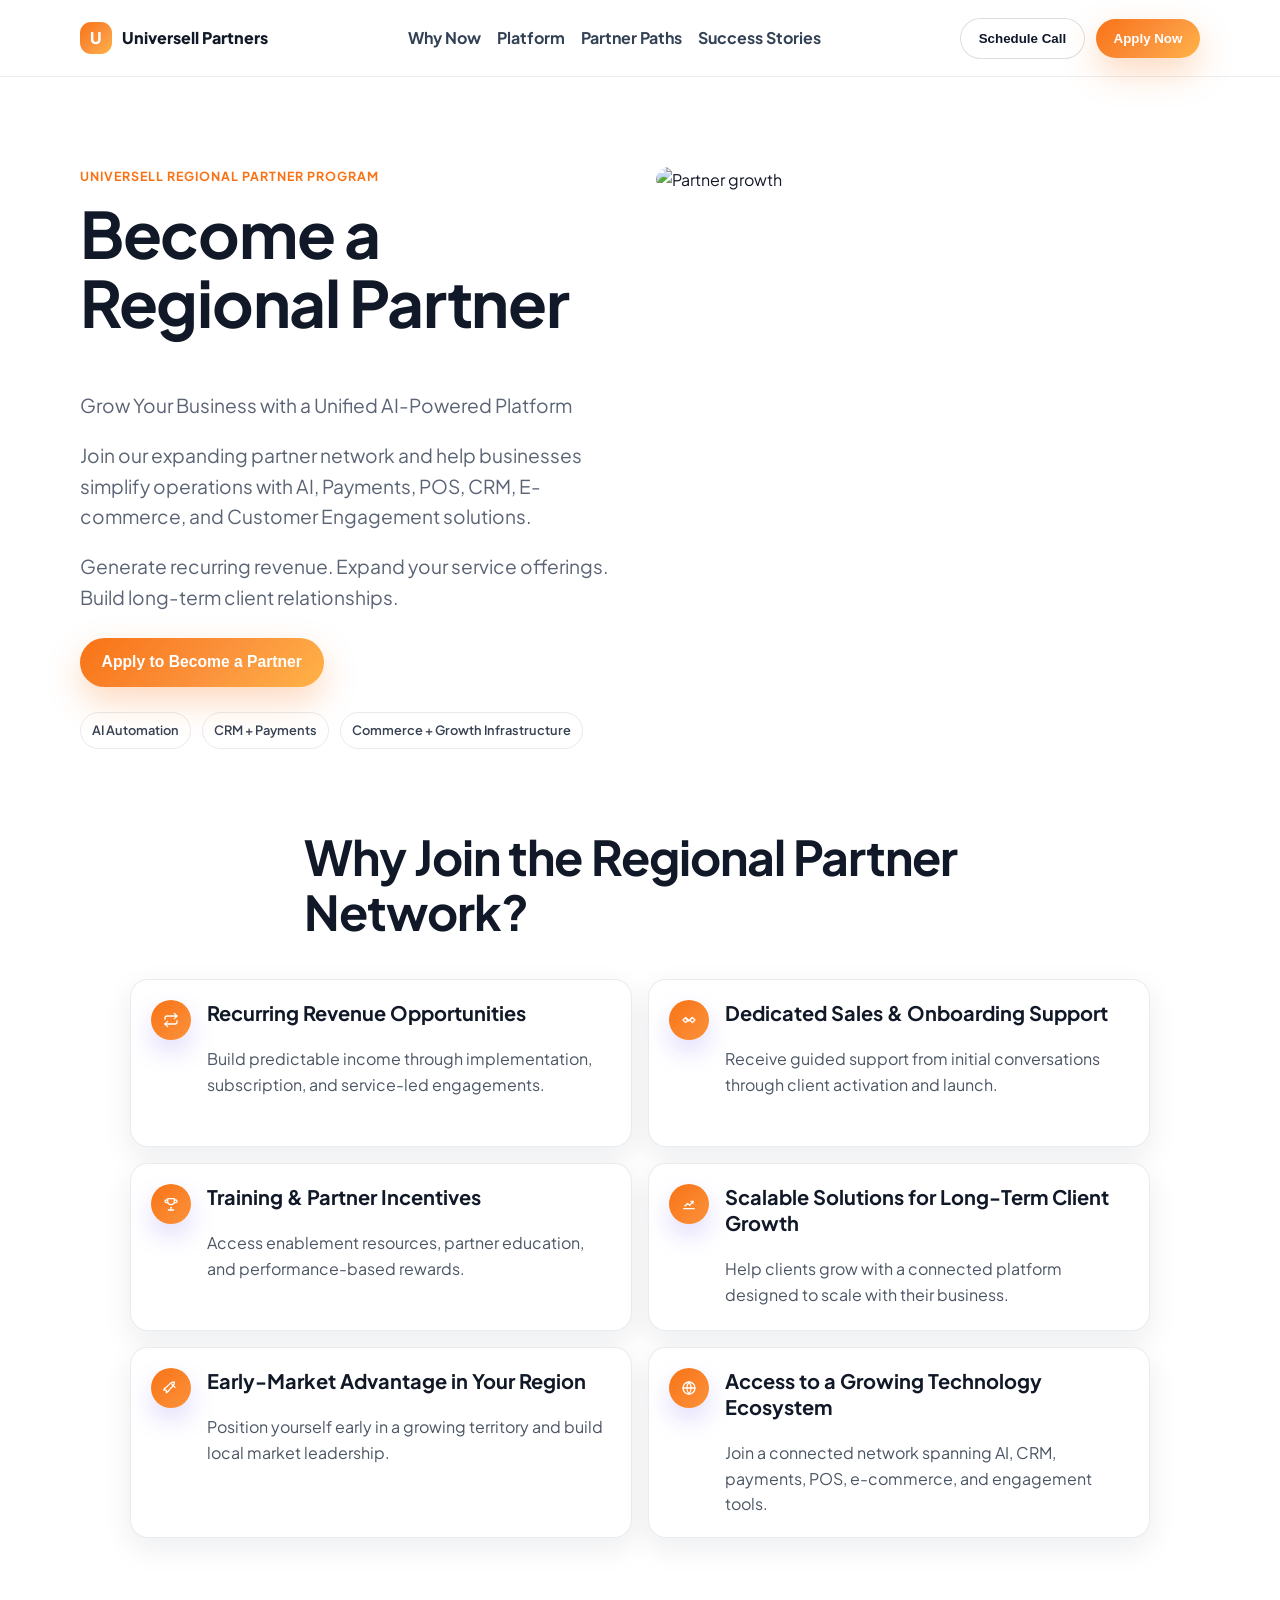
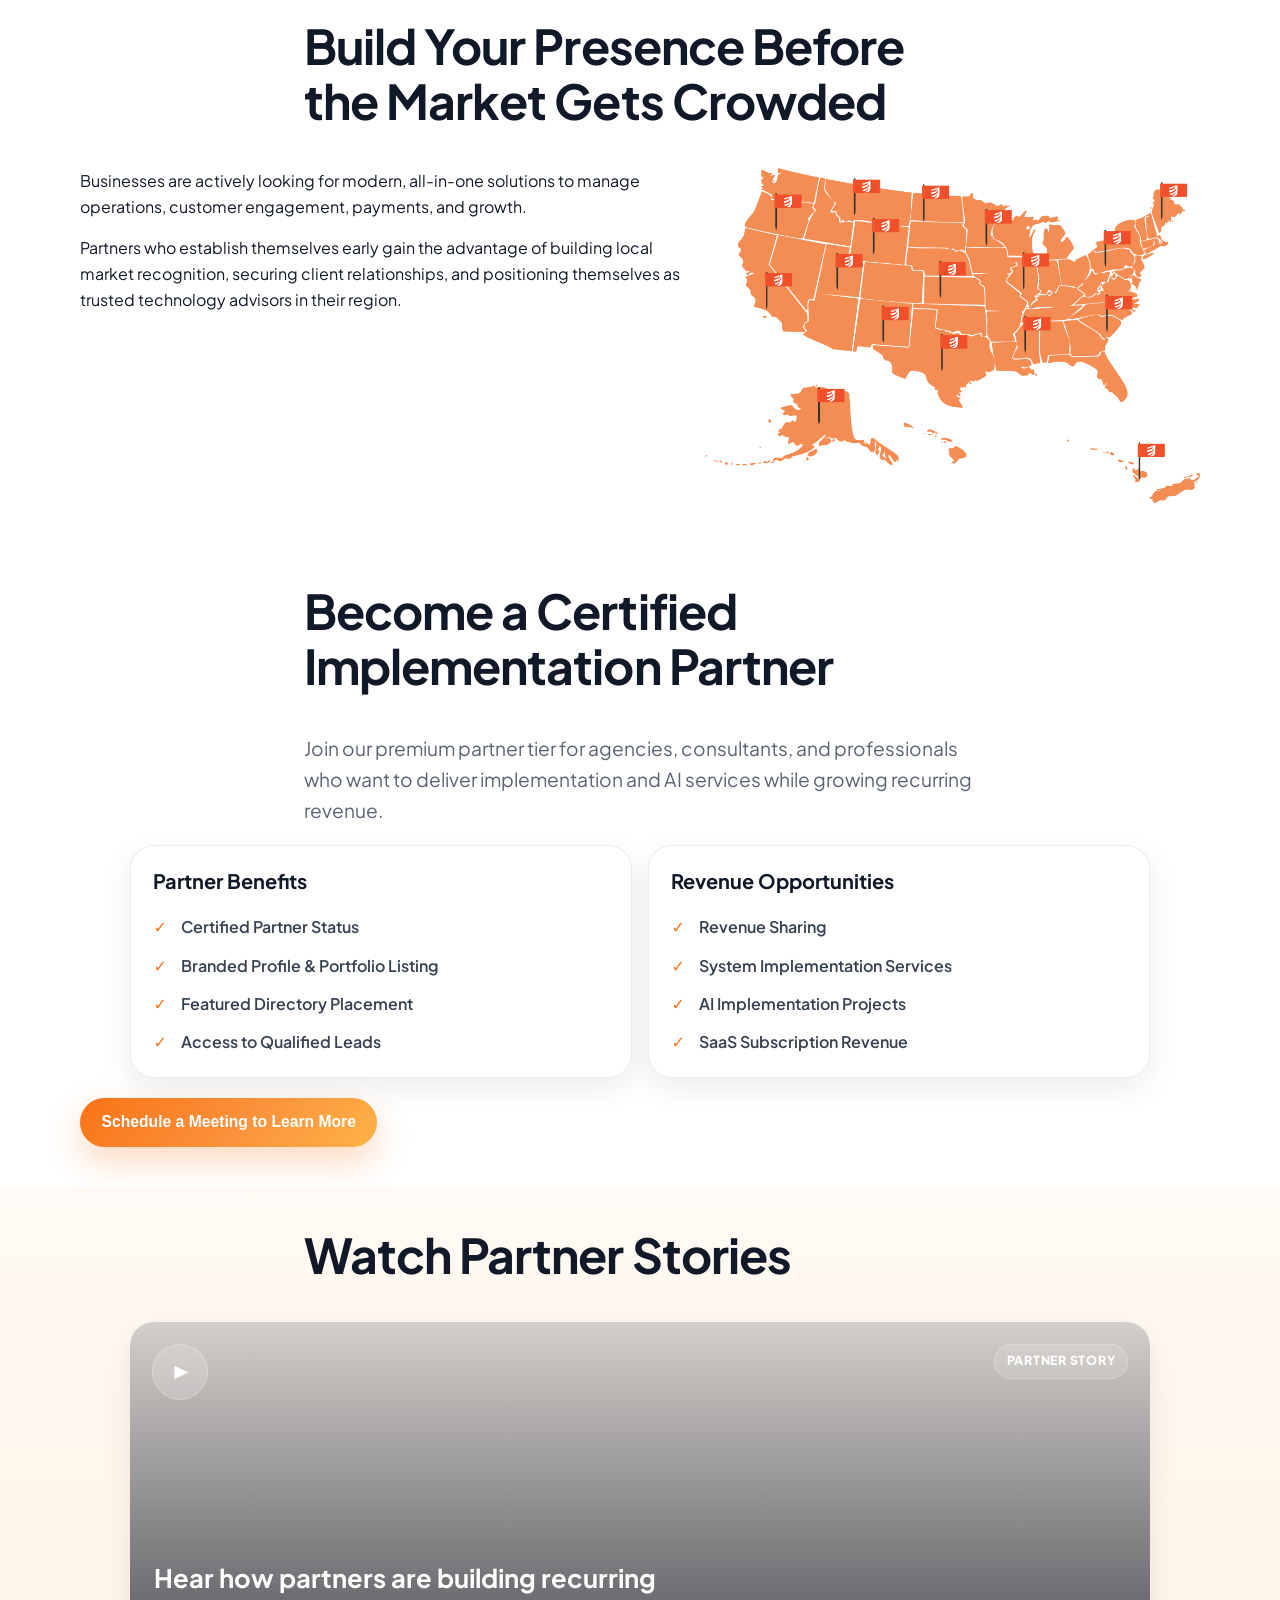
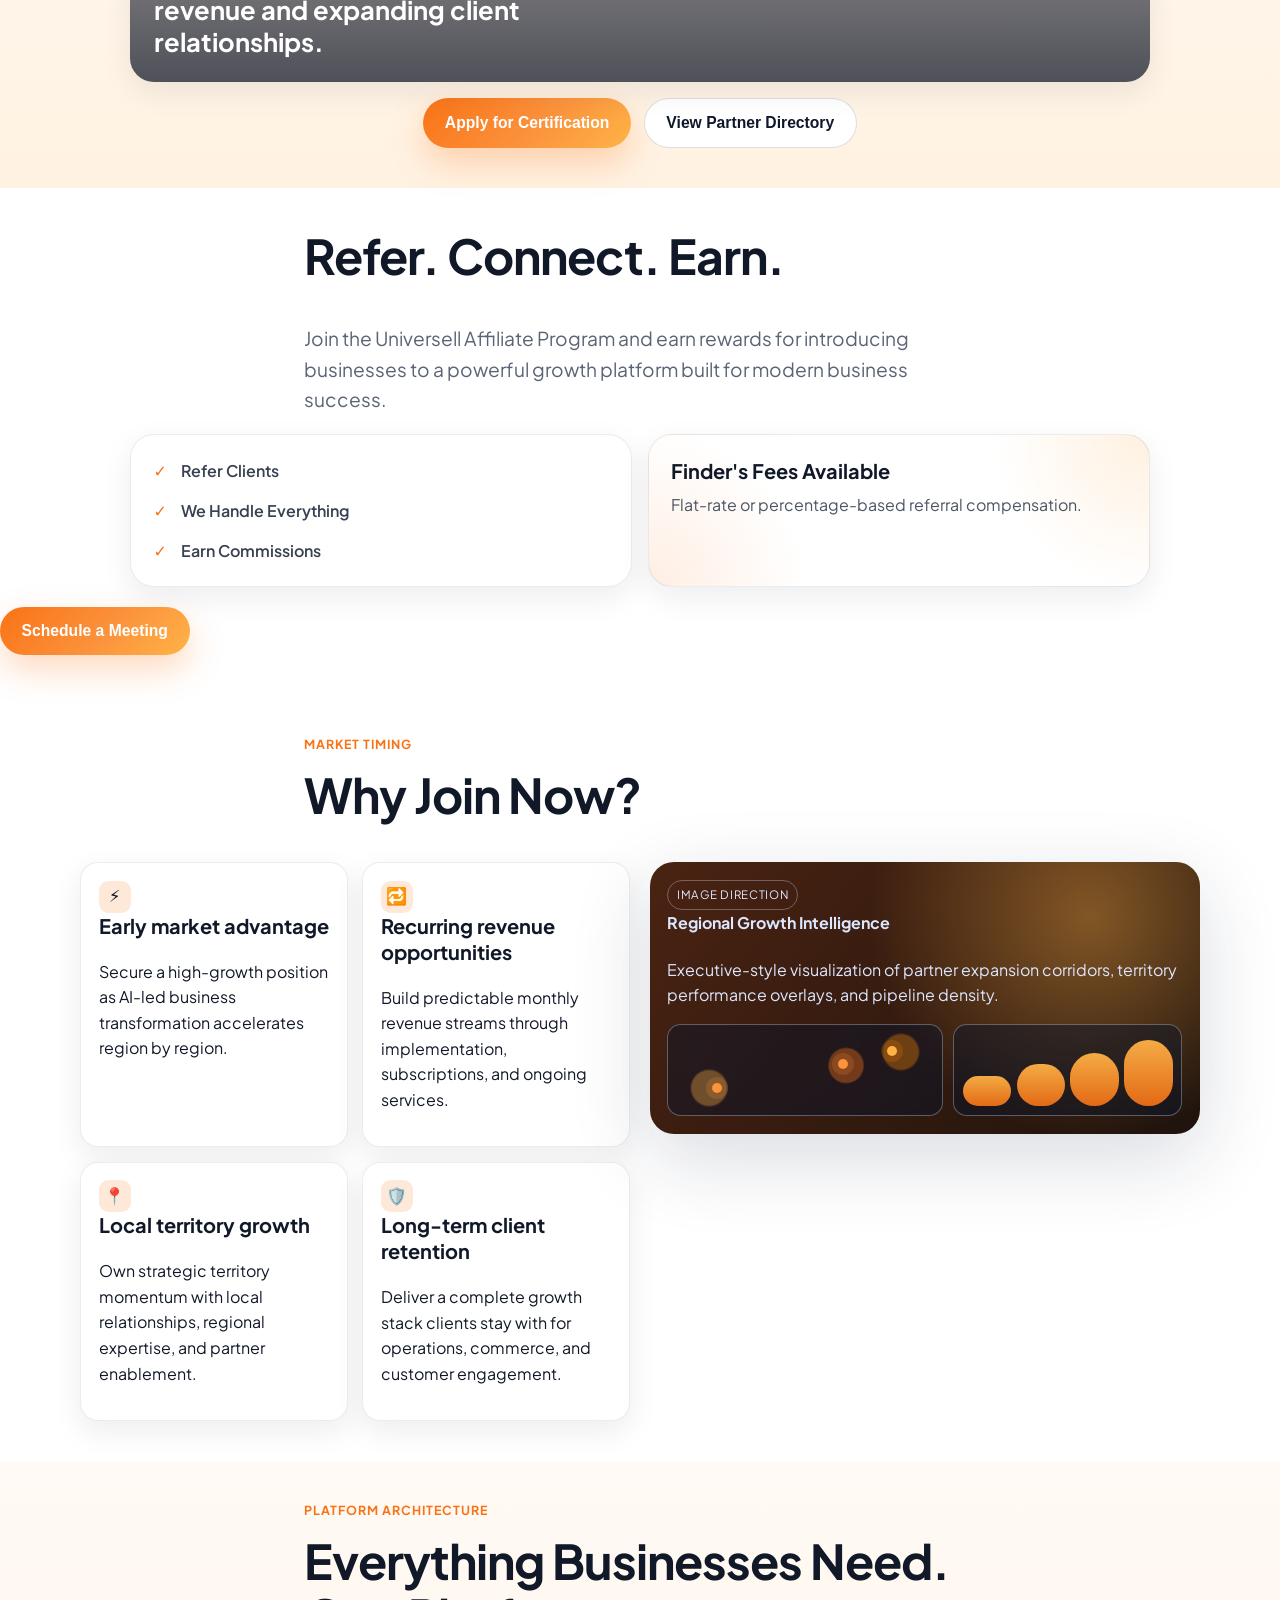
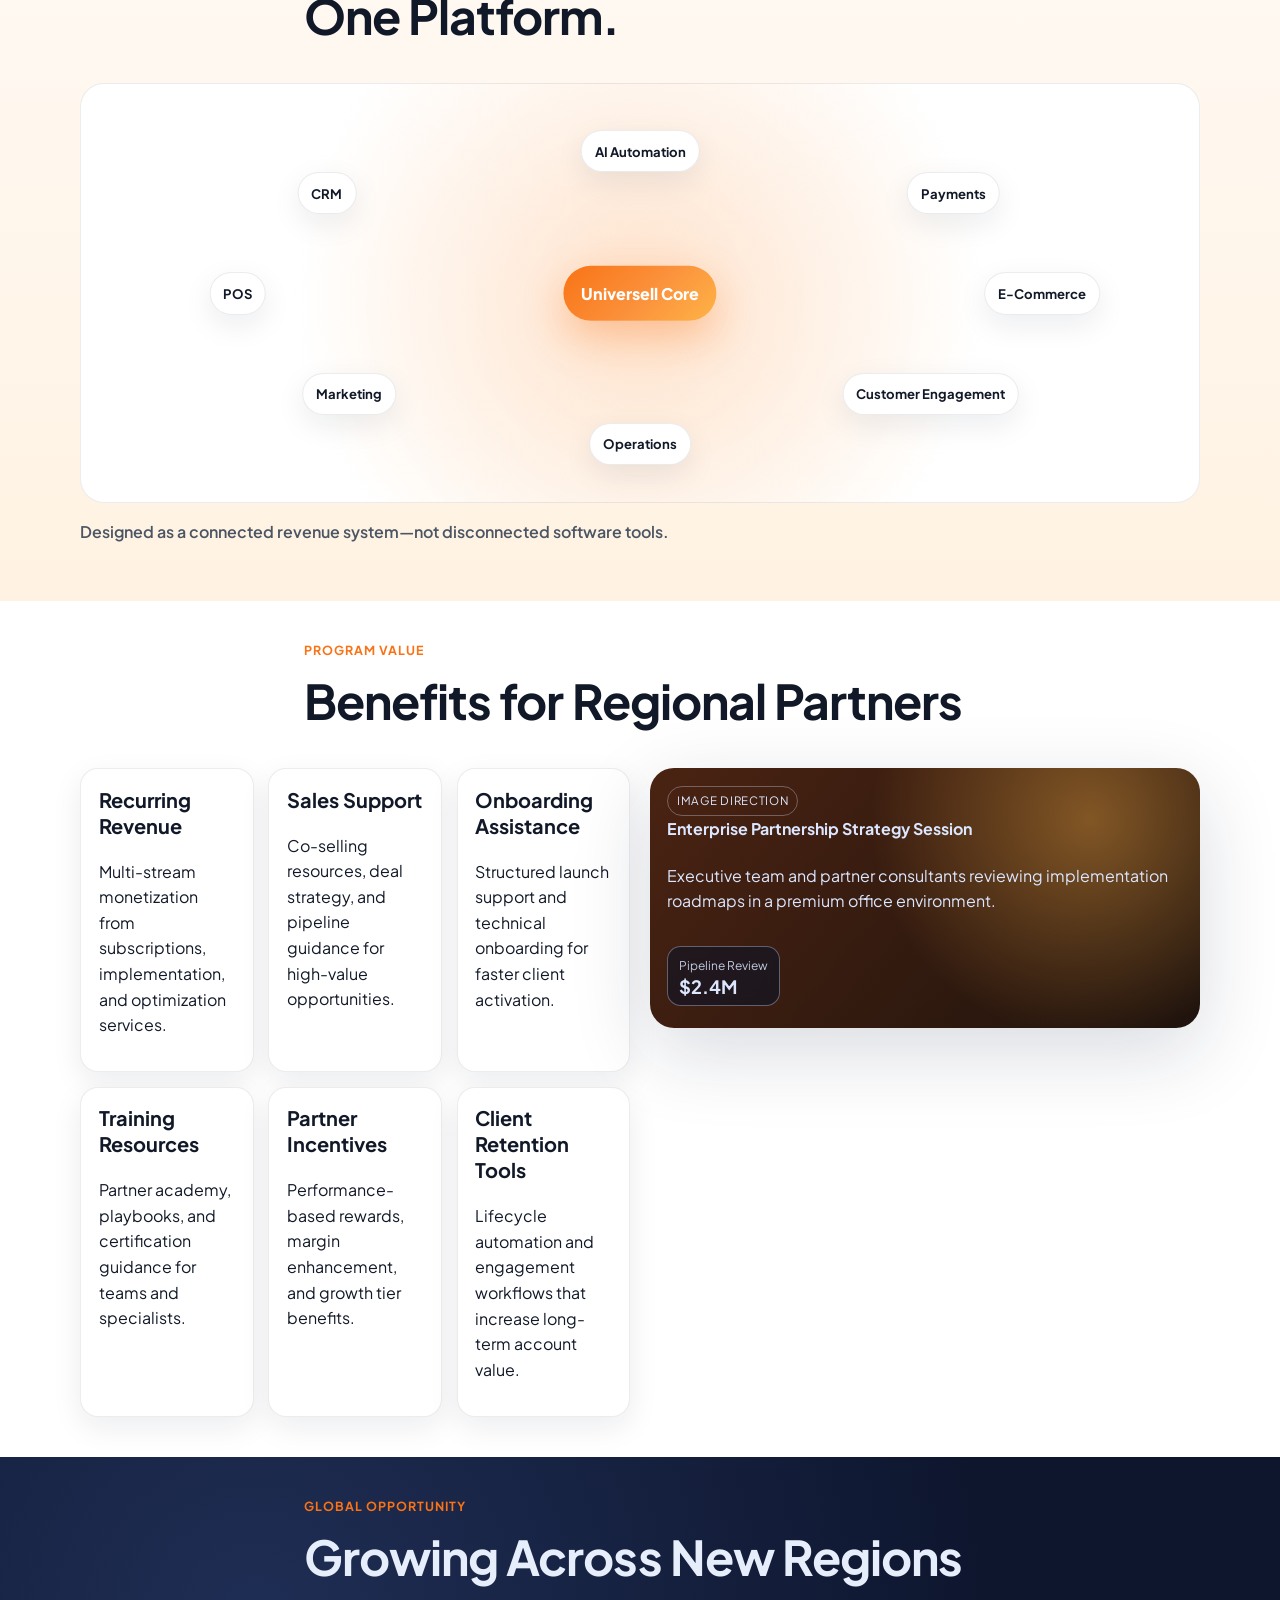
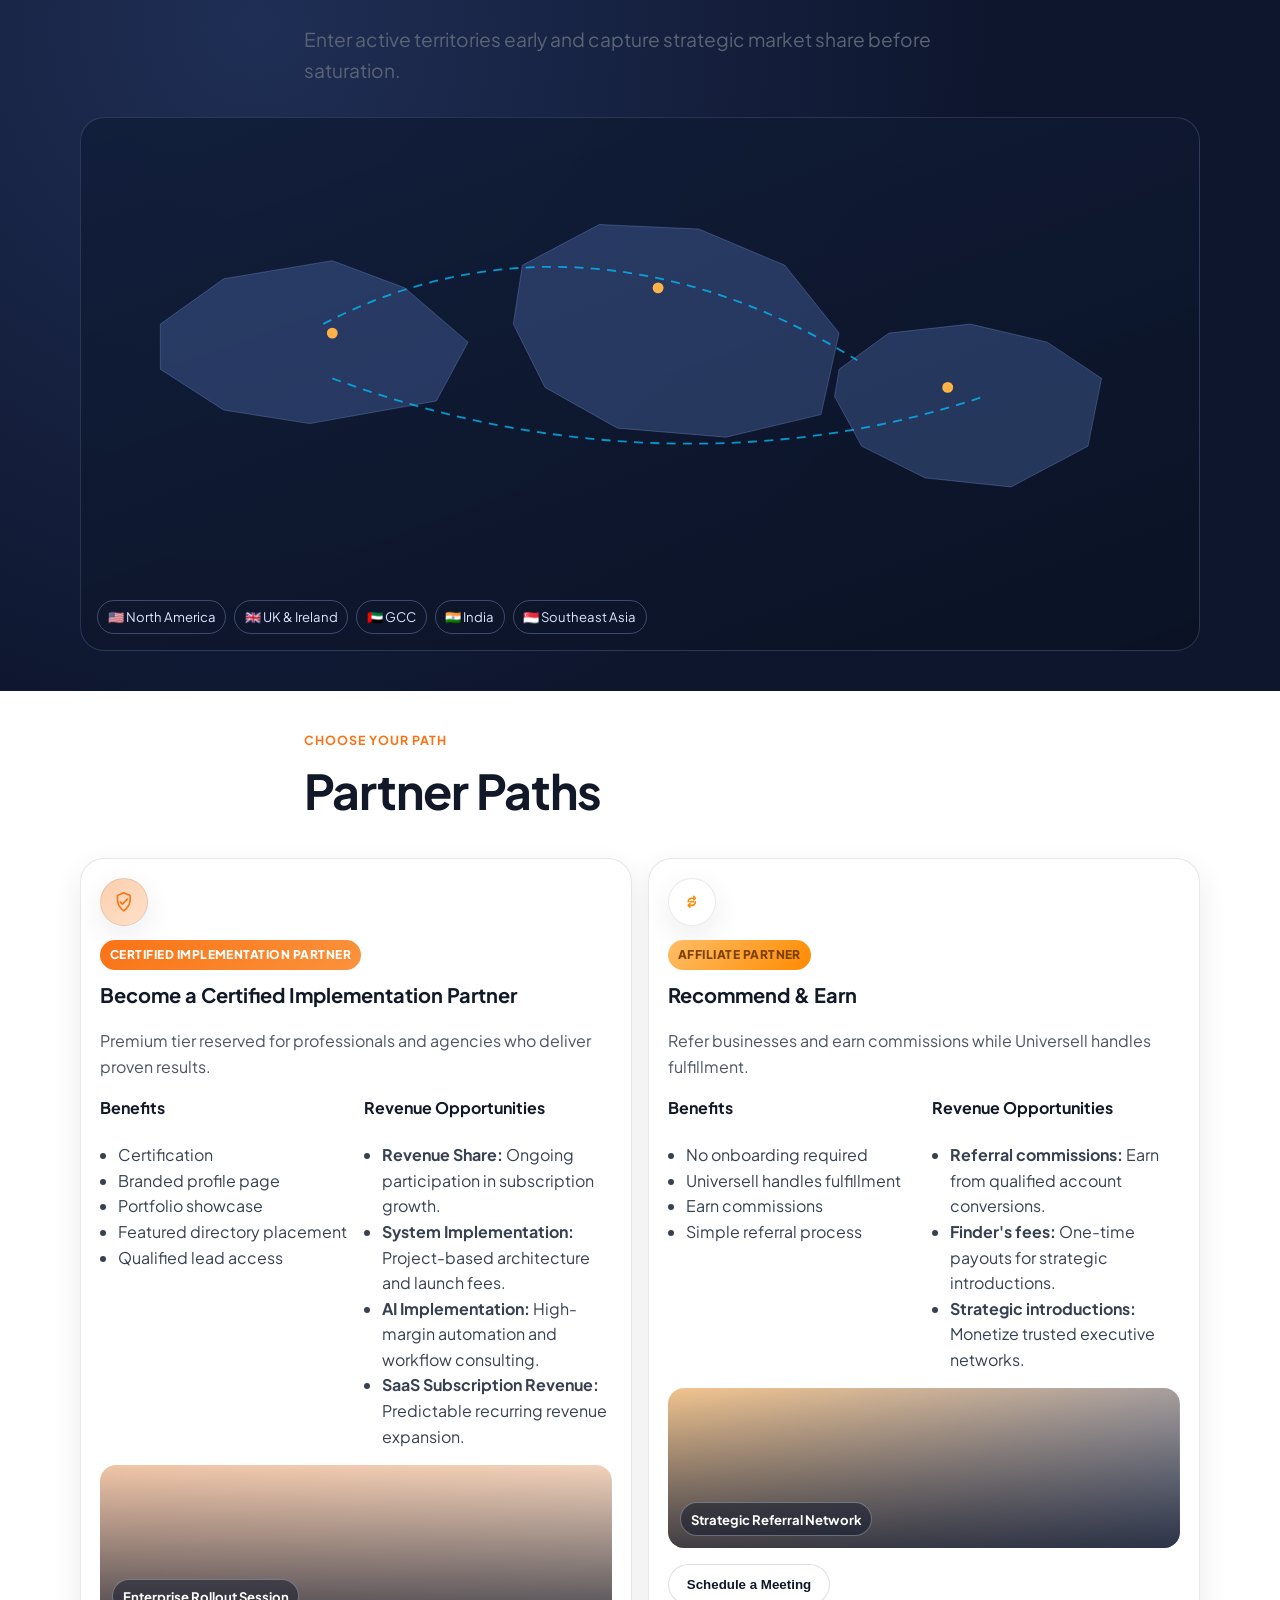
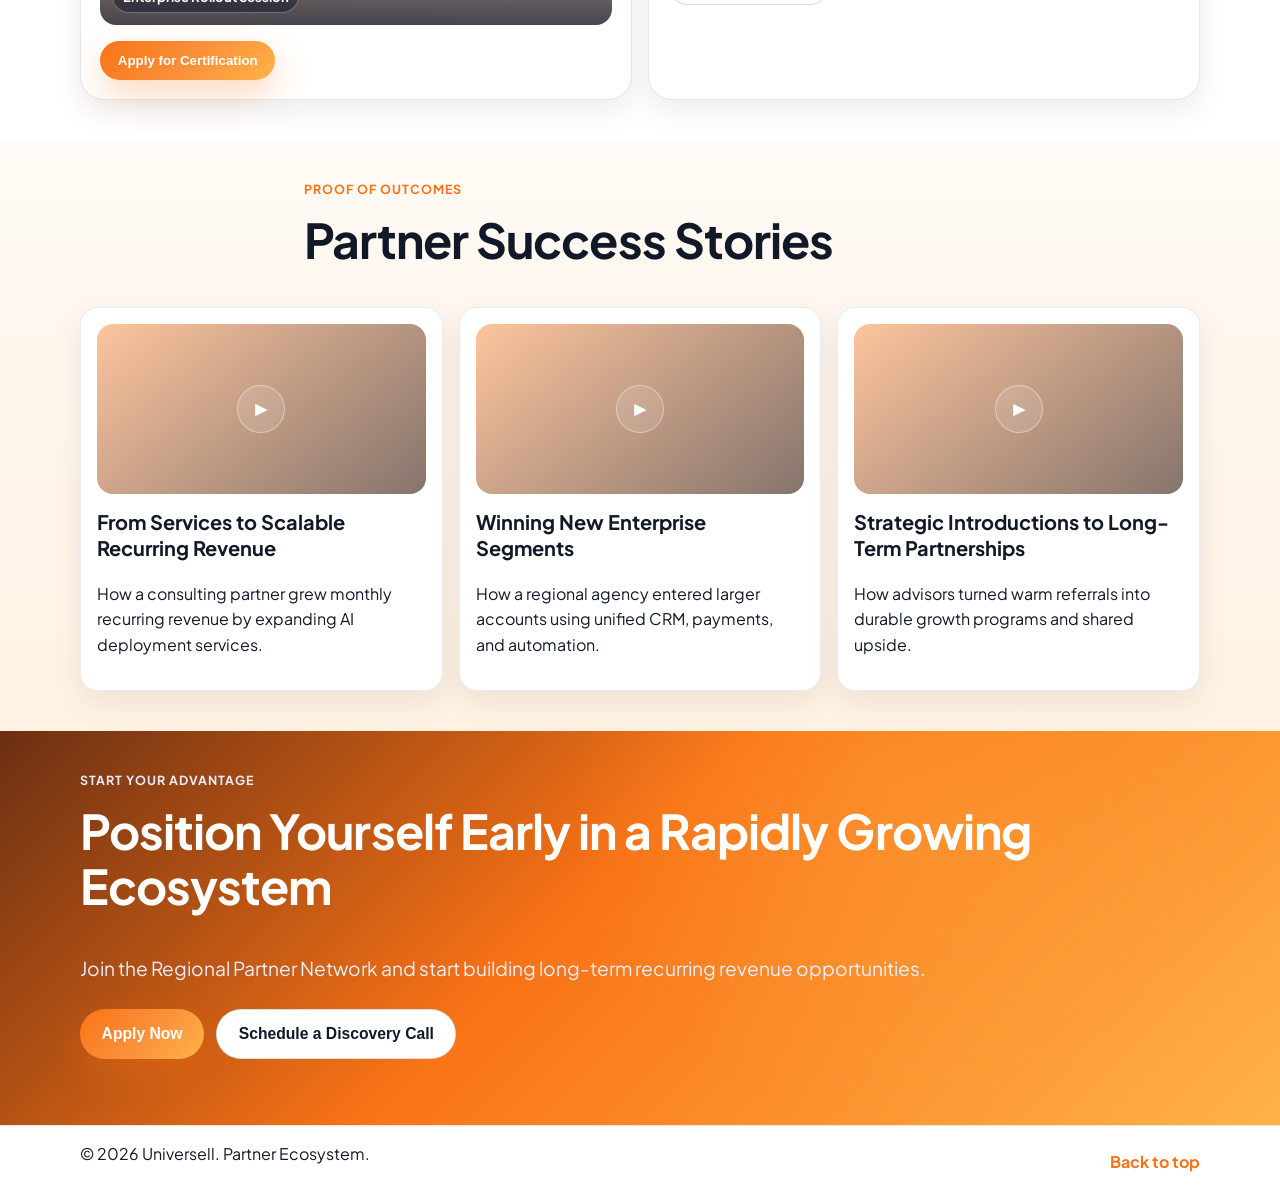
==== commit 47a0149c: "Remove hero frame, use original image with curved corners, remove pill badges" ====
--- a/index.html
+++ b/index.html
@@ -63,14 +63,8 @@
             </div>
           </div>
 
-          <div class="hero-visual card-glass hero-fintech-shell" role="img" aria-label="Professional partner growth image with payments and orange gradient badges">
-            <div class="hero-fintech" aria-hidden="true">
-              <div class="hero-pill pill-top-left">Verified payouts</div>
-              <div class="hero-pill pill-top-right">AI + Payments</div>
-              <div class="hero-pill pill-mid-right">Partner growth</div>
-              <div class="hero-pill pill-bottom-left">Recurring revenue</div>
-              <div class="hero-image-frame"></div>
-            </div>
+          <div class="hero-visual">
+            <img src="Hero image.jpg" alt="Partner growth" class="hero-img" />
           </div>
         </div>
       </section>
--- a/styles.css
+++ b/styles.css
@@ -220,8 +220,8 @@
 
 .hero-image-frame {
   position: absolute;
-  inset: 1.1rem;
-  border-radius: 1.8rem;
+  inset: 0;
+  border-radius: 1.2rem;
   overflow: hidden;
   background:
     linear-gradient(140deg, rgba(249, 115, 22, 0.18), rgba(251, 146, 60, 0.08)),
@@ -267,8 +267,8 @@
   }
 
   .hero-image-frame {
-    inset: 0.8rem;
-    border-radius: 1.35rem;
+    inset: 0;
+    border-radius: 1rem;
   }
 
   .hero-pill {
@@ -327,9 +327,16 @@
 
 .hero-visual {
   position: relative;
-  min-height: 410px;
-  padding: 1rem;
   overflow: hidden;
+  border-radius: 1rem;
+}
+
+.hero-img {
+  width: 100%;
+  height: 100%;
+  object-fit: cover;
+  border-radius: 1rem;
+  display: block;
 }
 
 .hero-photo {
